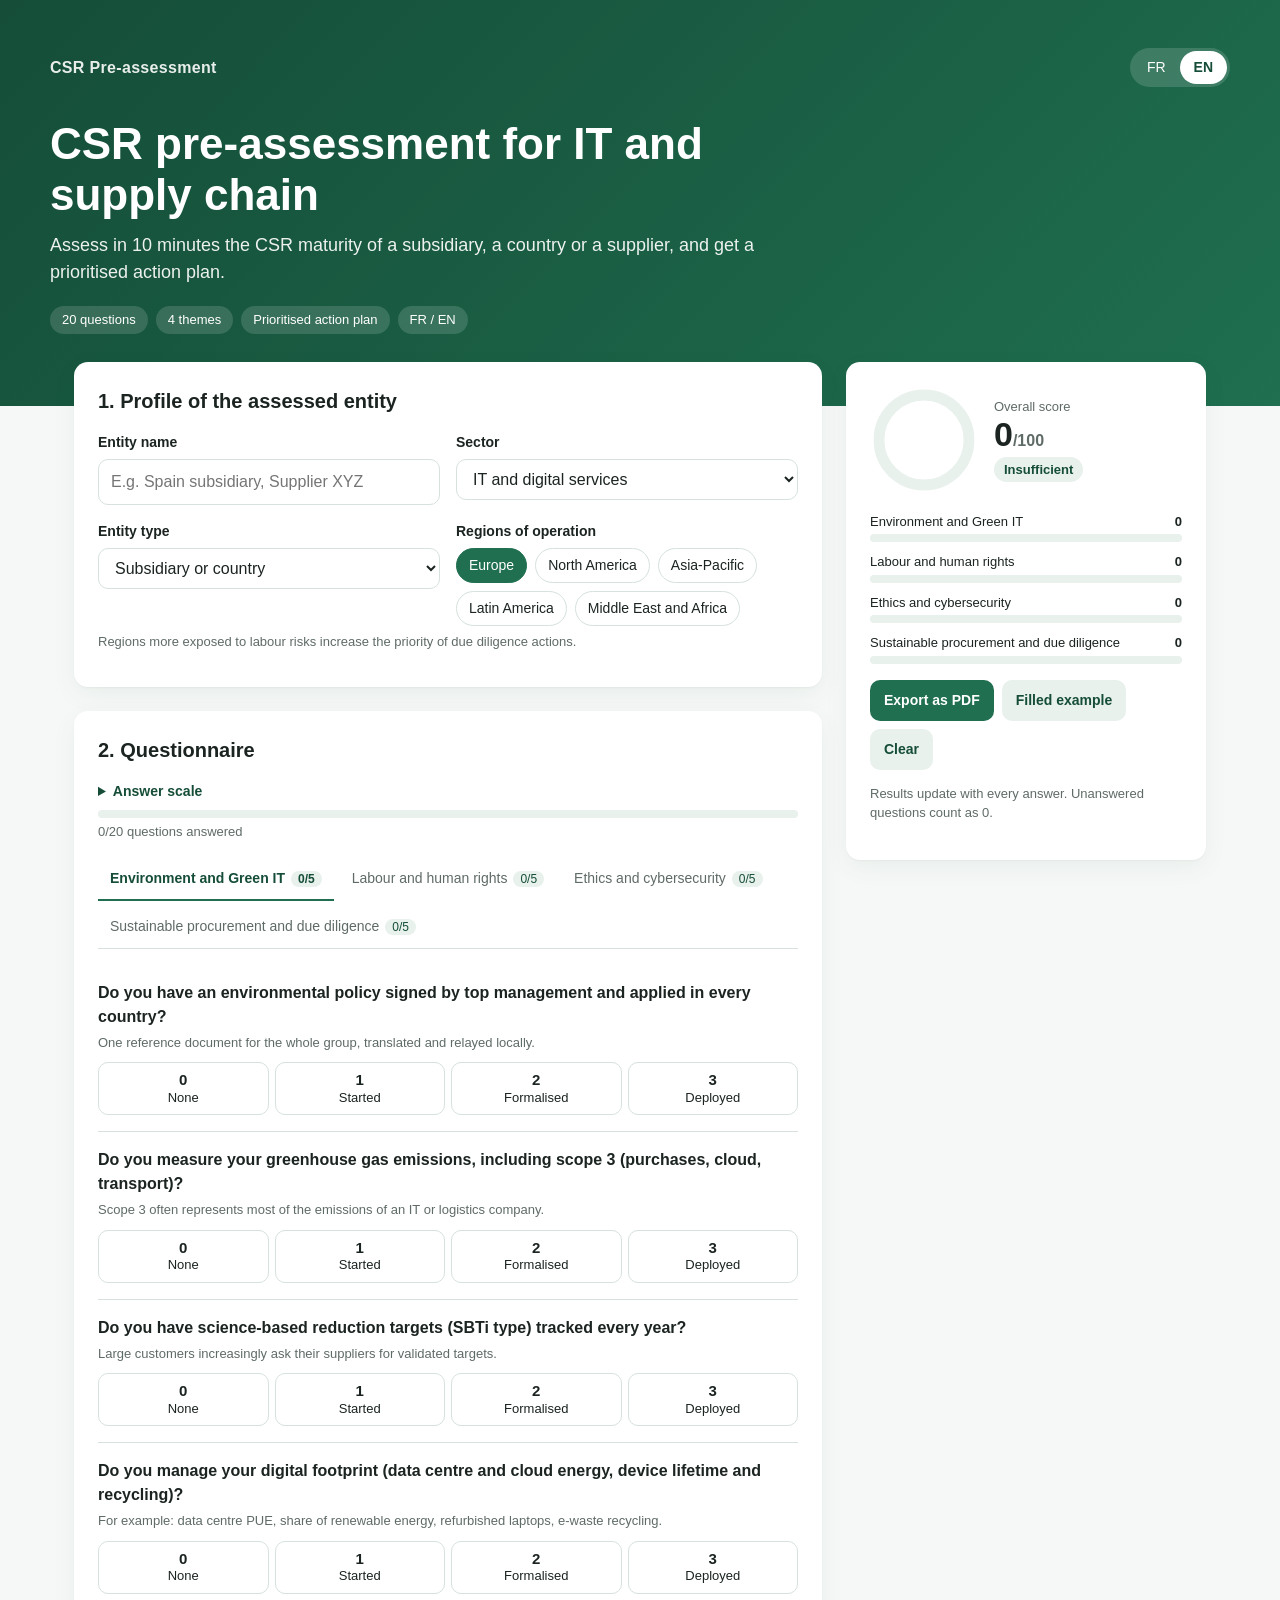
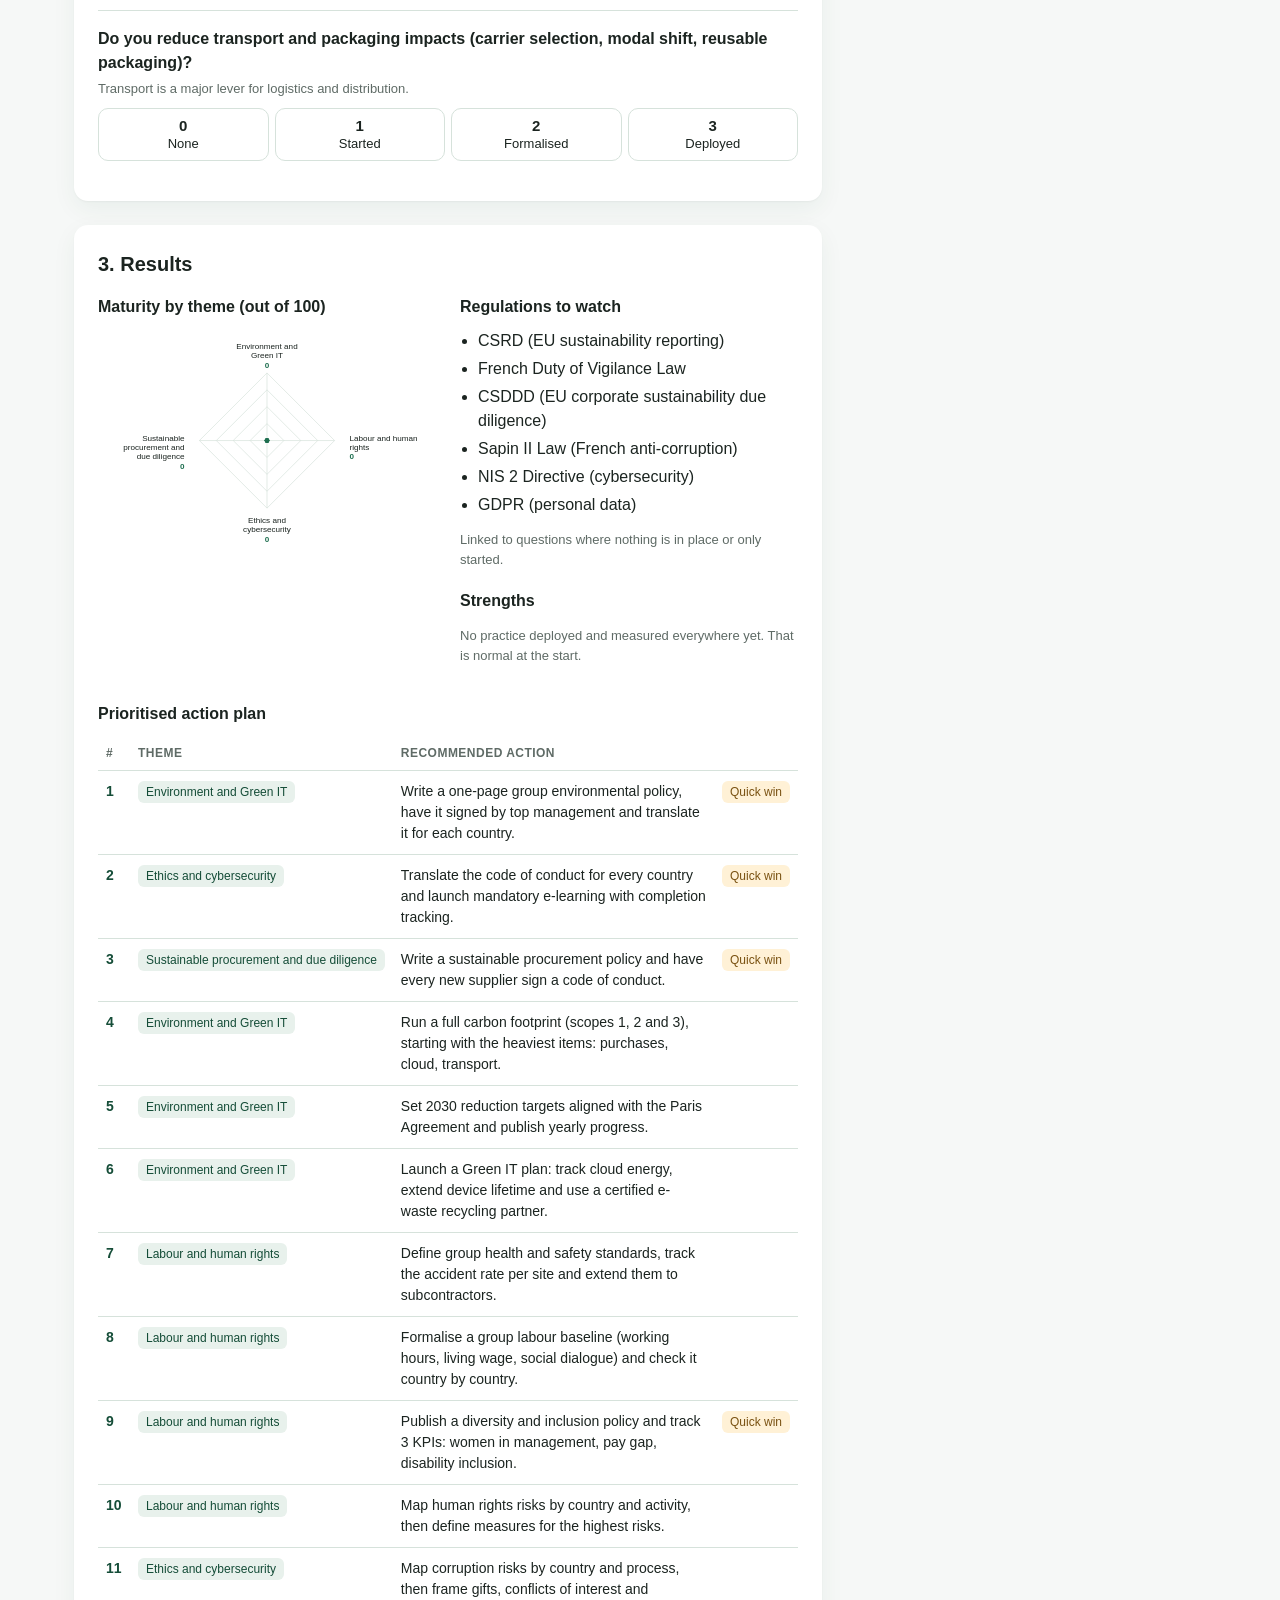
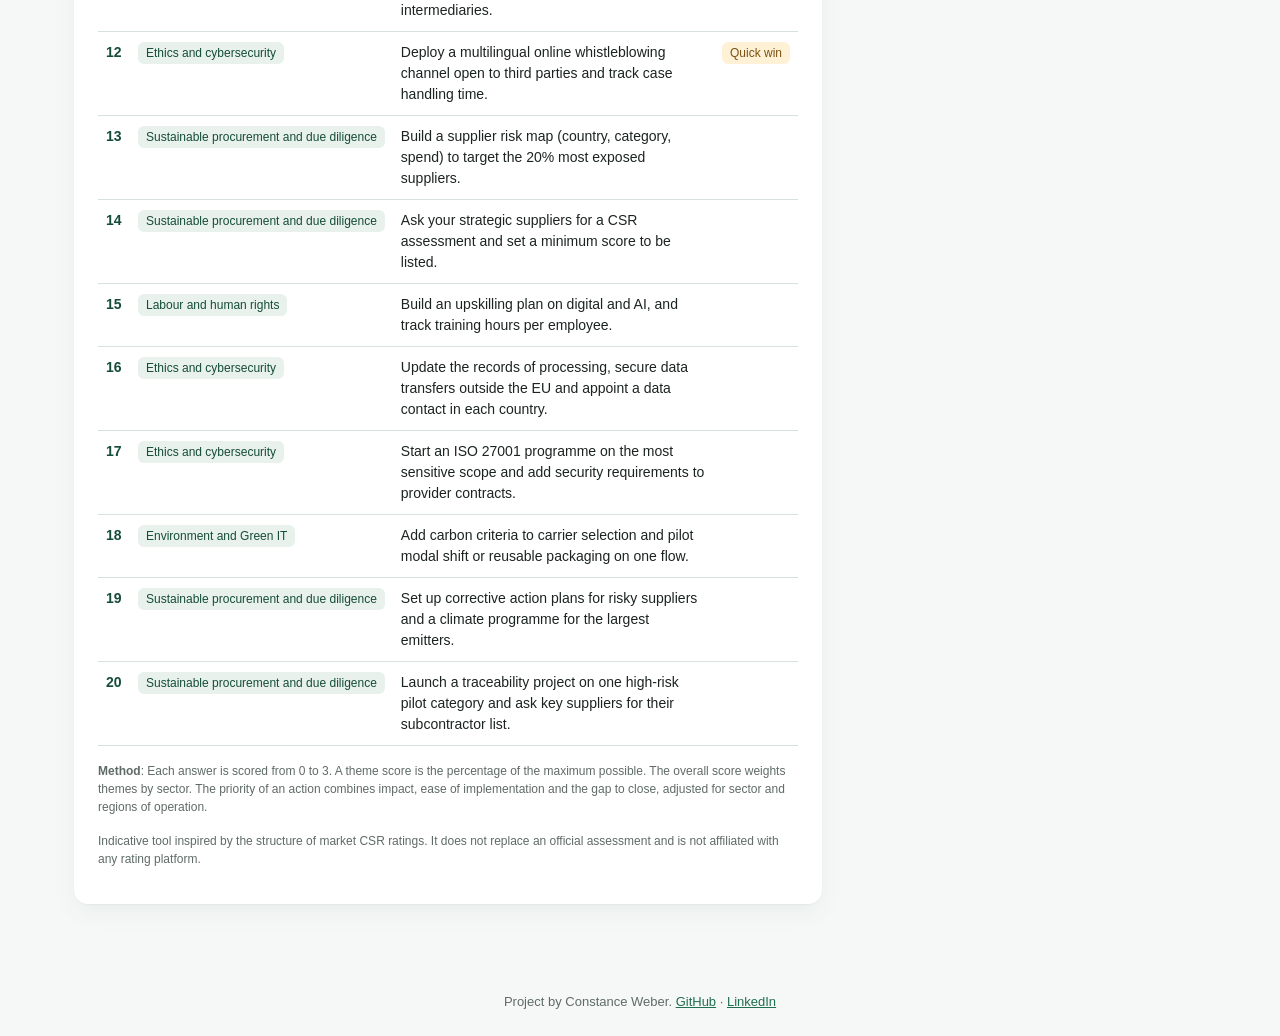
==== docs/index.html @ db3c9919 "Add a web version for GitHub Pages Static HTML and JavaScript version of the pre-assessment in docs/" ====
<!DOCTYPE html>
<html lang="fr">
<head>
<meta charset="utf-8">
<meta name="viewport" content="width=device-width, initial-scale=1">
<title>CSR pre-assessment · IT and supply chain</title>
<link rel="icon" href="data:image/svg+xml,%3Csvg xmlns='http://www.w3.org/2000/svg' viewBox='0 0 100 100'%3E%3Ccircle cx='50' cy='50' r='45' fill='%231F6F50'/%3E%3C/svg%3E">
<meta name="description" content="Assess the CSR maturity of a subsidiary, a country or a supplier and get a prioritised action plan.">
<style>
  :root {
    --green: #1F6F50;
    --green-dark: #154D38;
    --green-soft: #E8F1EC;
    --ink: #1B2420;
    --muted: #5F6B66;
    --line: #D6E2DB;
    --bg: #F6F8F7;
    --card: #FFFFFF;
    --amber: #B7791F;
    --radius: 14px;
  }
  * { box-sizing: border-box; }
  body {
    margin: 0;
    font-family: -apple-system, BlinkMacSystemFont, "Segoe UI", Inter, Roboto, Helvetica, Arial, sans-serif;
    color: var(--ink);
    background: var(--bg);
    line-height: 1.5;
  }
  a { color: var(--green); }
  header.hero {
    background: linear-gradient(135deg, var(--green-dark), var(--green));
    color: #fff;
    padding: 48px 24px 72px;
  }
  .wrap { max-width: 1180px; margin: 0 auto; }
  .topbar { display: flex; justify-content: space-between; align-items: center; gap: 16px; margin-bottom: 32px; }
  .brand { font-weight: 700; letter-spacing: .02em; opacity: .9; }
  .lang { display: inline-flex; background: rgba(255,255,255,.15); border-radius: 999px; padding: 3px; }
  .lang button {
    border: 0; background: transparent; color: #fff; padding: 6px 14px; border-radius: 999px;
    cursor: pointer; font: inherit; font-size: 14px;
  }
  .lang button.on { background: #fff; color: var(--green-dark); font-weight: 600; }
  h1 { font-size: clamp(28px, 4vw, 44px); line-height: 1.15; margin: 0 0 12px; max-width: 760px; }
  .tagline { font-size: 18px; max-width: 720px; opacity: .92; margin: 0; }
  .pills { display: flex; flex-wrap: wrap; gap: 8px; margin-top: 20px; }
  .pill { background: rgba(255,255,255,.14); border-radius: 999px; padding: 4px 12px; font-size: 13px; }

  main.wrap { margin-top: -44px; padding: 0 24px 64px; display: grid; grid-template-columns: minmax(0, 1fr) 360px; gap: 24px; align-items: start; }
  .card { background: var(--card); border-radius: var(--radius); box-shadow: 0 1px 2px rgba(0,0,0,.04), 0 8px 24px rgba(21,77,56,.06); padding: 24px; }
  .card + .card { margin-top: 24px; }
  h2 { font-size: 20px; margin: 0 0 16px; }
  h3 { font-size: 16px; margin: 0 0 10px; }
  label.field { display: block; font-size: 14px; font-weight: 600; margin-bottom: 6px; }
  .grid2 { display: grid; grid-template-columns: 1fr 1fr; gap: 16px; }
  input[type=text], select {
    width: 100%; padding: 10px 12px; border: 1px solid var(--line); border-radius: 10px;
    font: inherit; background: #fff; color: var(--ink);
  }
  input[type=text]:focus, select:focus { outline: 2px solid var(--green); outline-offset: 1px; }
  .chips { display: flex; flex-wrap: wrap; gap: 8px; }
  .chip {
    border: 1px solid var(--line); background: #fff; border-radius: 999px; padding: 6px 12px;
    cursor: pointer; font: inherit; font-size: 14px; color: var(--ink);
  }
  .chip.on { background: var(--green); border-color: var(--green); color: #fff; }
  .hint { font-size: 13px; color: var(--muted); margin-top: 6px; }
  .flags { margin-top: 12px; display: grid; gap: 8px; }
  .flag { background: #FFF7E8; border: 1px solid #F1D9A8; color: #6B4A12; border-radius: 10px; padding: 8px 12px; font-size: 14px; }

  .tabs { display: flex; gap: 6px; flex-wrap: wrap; border-bottom: 1px solid var(--line); margin-bottom: 16px; }
  .tab {
    border: 0; background: transparent; padding: 10px 12px; cursor: pointer; font: inherit; font-size: 14px;
    color: var(--muted); border-bottom: 2px solid transparent; margin-bottom: -1px;
  }
  .tab.on { color: var(--green-dark); border-bottom-color: var(--green); font-weight: 600; }
  .tab .count { font-size: 12px; background: var(--green-soft); color: var(--green-dark); border-radius: 999px; padding: 1px 7px; margin-left: 6px; }
  .q { padding: 16px 0; border-bottom: 1px solid var(--line); }
  .q:last-child { border-bottom: 0; }
  .q-text { font-weight: 600; margin-bottom: 4px; }
  .q-help { font-size: 13px; color: var(--muted); margin-bottom: 10px; }
  .seg { display: grid; grid-template-columns: repeat(4, 1fr); gap: 6px; }
  .seg button {
    border: 1px solid var(--line); background: #fff; border-radius: 10px; padding: 8px 6px; cursor: pointer;
    font: inherit; font-size: 13px; color: var(--ink); text-align: center; line-height: 1.25;
  }
  .seg button b { display: block; font-size: 15px; }
  .seg button:hover { border-color: var(--green); }
  .seg button.on { background: var(--green); border-color: var(--green); color: #fff; }
  details.scale { font-size: 14px; margin-bottom: 8px; }
  details.scale summary { cursor: pointer; color: var(--green-dark); font-weight: 600; }
  details.scale ul { margin: 8px 0 0; padding-left: 18px; color: var(--muted); }
  .progress { height: 8px; background: var(--green-soft); border-radius: 999px; overflow: hidden; margin: 6px 0 4px; }
  .progress > div { height: 100%; background: var(--green); width: 0; transition: width .25s; }

  aside { position: sticky; top: 16px; }
  .score-ring { display: flex; align-items: center; gap: 16px; }
  .ring { width: 108px; height: 108px; flex: none; }
  .score-big { font-size: 34px; font-weight: 700; line-height: 1; }
  .level { display: inline-block; margin-top: 6px; padding: 3px 10px; border-radius: 999px; font-size: 13px; font-weight: 600; background: var(--green-soft); color: var(--green-dark); }
  .bars { margin-top: 18px; display: grid; gap: 10px; }
  .bar-row { font-size: 13px; }
  .bar-row .lbl { display: flex; justify-content: space-between; margin-bottom: 3px; }
  .bar { height: 8px; background: var(--green-soft); border-radius: 999px; overflow: hidden; }
  .bar > div { height: 100%; background: var(--green); transition: width .25s; }
  .muted { color: var(--muted); font-size: 13px; }
  .btn {
    display: inline-flex; align-items: center; gap: 8px; border: 0; border-radius: 10px; padding: 10px 14px;
    cursor: pointer; font: inherit; font-size: 14px; font-weight: 600;
  }
  .btn.primary { background: var(--green); color: #fff; }
  .btn.ghost { background: var(--green-soft); color: var(--green-dark); }
  .btn-row { display: flex; gap: 8px; flex-wrap: wrap; margin-top: 16px; }

  .results-grid { display: grid; grid-template-columns: 1fr 1fr; gap: 24px; align-items: start; }
  table.plan { width: 100%; border-collapse: collapse; font-size: 14px; }
  table.plan th { text-align: left; font-size: 12px; text-transform: uppercase; letter-spacing: .04em; color: var(--muted); padding: 8px; border-bottom: 1px solid var(--line); }
  table.plan td { padding: 10px 8px; border-bottom: 1px solid var(--line); vertical-align: top; }
  table.plan td.rank { font-weight: 700; color: var(--green-dark); width: 32px; }
  .theme-tag { display: inline-block; font-size: 12px; background: var(--green-soft); color: var(--green-dark); border-radius: 6px; padding: 2px 8px; white-space: nowrap; }
  .qw { display: inline-block; font-size: 12px; background: #FFF1D6; color: #7A5212; border-radius: 6px; padding: 2px 8px; white-space: nowrap; }
  ul.clean { margin: 0; padding-left: 18px; }
  ul.clean li { margin-bottom: 4px; }
  .disclaimer { font-size: 12px; color: var(--muted); margin-top: 16px; }
  footer { text-align: center; font-size: 13px; color: var(--muted); padding: 24px; }
  .print-only { display: none; }

  @media (max-width: 960px) {
    main.wrap { grid-template-columns: 1fr; }
    aside { position: static; }
    .results-grid { grid-template-columns: 1fr; }
  }
  @media (max-width: 560px) {
    .grid2 { grid-template-columns: 1fr; }
    .seg { grid-template-columns: repeat(2, 1fr); }
  }
  @media print {
    body { background: #fff; }
    header.hero, aside, #profileCard, #questionsCard, .btn-row, footer, .no-print { display: none !important; }
    main.wrap { display: block; margin: 0; padding: 0; }
    .card { box-shadow: none; padding: 0; }
    .print-only { display: block; }
    table.plan { font-size: 11px; }
  }
</style>
</head>
<body>
<header class="hero">
  <div class="wrap">
    <div class="topbar">
      <div class="brand">CSR Pre-assessment</div>
      <div class="lang" role="group" aria-label="Language">
        <button type="button" data-lang="fr">FR</button>
        <button type="button" data-lang="en">EN</button>
      </div>
    </div>
    <h1 id="title"></h1>
    <p class="tagline" id="tagline"></p>
    <div class="pills" id="pills"></div>
  </div>
</header>

<main class="wrap">
  <div>
    <section class="card" id="profileCard">
      <h2 id="stepProfile"></h2>
      <div class="grid2">
        <div>
          <label class="field" for="entityName" id="lblEntity"></label>
          <input type="text" id="entityName" autocomplete="off">
        </div>
        <div>
          <label class="field" for="sector" id="lblSector"></label>
          <select id="sector"></select>
        </div>
        <div>
          <label class="field" for="entityType" id="lblType"></label>
          <select id="entityType"></select>
        </div>
        <div>
          <span class="field" id="lblRegions" style="display:block;font-size:14px;font-weight:600;margin-bottom:6px"></span>
          <div class="chips" id="regions"></div>
        </div>
      </div>
      <div class="hint" id="regionsHelp"></div>
      <div class="flags" id="flags"></div>
    </section>

    <section class="card" id="questionsCard">
      <h2 id="stepQuestions"></h2>
      <details class="scale"><summary id="scaleTitle"></summary><ul id="scaleList"></ul></details>
      <div class="progress"><div id="progressBar"></div></div>
      <div class="muted" id="progressText"></div>
      <div class="tabs" id="tabs" role="tablist" style="margin-top:16px"></div>
      <div id="questions"></div>
    </section>

    <section class="card" id="resultsCard">
      <div class="print-only">
        <h1 style="color:var(--green);margin:0 0 4px" id="printTitle"></h1>
        <p class="muted" id="printMeta"></p>
      </div>
      <h2 id="stepResults"></h2>
      <div class="results-grid">
        <div>
          <h3 id="radarTitle"></h3>
          <svg id="radar" viewBox="0 0 500 330" width="100%" role="img"></svg>
        </div>
        <div>
          <h3 id="regTitle"></h3>
          <div id="regs"></div>
          <h3 style="margin-top:20px" id="strTitle"></h3>
          <div id="strengths"></div>
        </div>
      </div>
      <h3 style="margin-top:24px" id="planTitle"></h3>
      <div style="overflow-x:auto"><table class="plan" id="plan"></table></div>
      <p class="disclaimer" id="method"></p>
      <p class="disclaimer" id="disclaimer"></p>
    </section>
  </div>

  <aside>
    <div class="card">
      <div class="score-ring">
        <svg class="ring" viewBox="0 0 120 120" aria-hidden="true">
          <circle cx="60" cy="60" r="50" fill="none" stroke="#E8F1EC" stroke-width="12"/>
          <circle id="ringArc" cx="60" cy="60" r="50" fill="none" stroke="#1F6F50" stroke-width="12"
                  stroke-linecap="round" transform="rotate(-90 60 60)" stroke-dasharray="314.16" stroke-dashoffset="314.16"/>
        </svg>
        <div>
          <div class="muted" id="lblOverall"></div>
          <div class="score-big"><span id="overall">0</span><span style="font-size:16px;color:var(--muted)">/100</span></div>
          <span class="level" id="level"></span>
        </div>
      </div>
      <div class="bars" id="bars"></div>
      <div class="btn-row">
        <button class="btn primary" type="button" id="btnPrint"></button>
        <button class="btn ghost" type="button" id="btnDemo"></button>
        <button class="btn ghost" type="button" id="btnReset"></button>
      </div>
      <p class="muted" style="margin-top:14px" id="sideNote"></p>
    </div>
  </aside>
</main>

<footer class="no-print">
  <span id="footerText"></span>
  <a href="https://github.com/constanceweber6-alt/rse-prediagnostic">GitHub</a> ·
  <a href="https://www.linkedin.com/in/constance-weber/">LinkedIn</a>
</footer>

<script>
(() => {
  const WEB = {
    fr: {
      short: ["Rien", "Initié", "Formalisé", "Déployé"],
      print: "Exporter en PDF",
      demo: "Exemple rempli",
      reset: "Effacer",
      sideNote: "Les résultats se mettent à jour à chaque réponse. Les questions sans réponse comptent pour 0.",
      footer: "Projet réalisé par Constance Weber.",
      pills: ["20 questions", "4 thèmes", "Plan d'actions priorisé", "FR / EN"],
      demoName: "Exemple : filiale IT Asie-Pacifique",
      loadError: "Impossible de charger le questionnaire.",
      allDone: "Toutes les pratiques sont déployées et mesurées. Bravo !",
      sep: " : ",
    },
    en: {
      short: ["None", "Started", "Formalised", "Deployed"],
      print: "Export as PDF",
      demo: "Filled example",
      reset: "Clear",
      sideNote: "Results update with every answer. Unanswered questions count as 0.",
      footer: "Project by Constance Weber.",
      pills: ["20 questions", "4 themes", "Prioritised action plan", "FR / EN"],
      demoName: "Example: APAC IT subsidiary",
      loadError: "Could not load the questionnaire.",
      allDone: "Every practice is deployed and measured. Well done!",
      sep: ": ",
    },
  };
  const DEMO = { ENV1:2, ENV2:1, ENV3:0, ENV4:1, ENV5:2, SOC1:3, SOC2:2, SOC3:2, SOC4:1, SOC5:0,
                 ETH1:3, ETH2:1, ETH3:2, ETH4:3, ETH5:2, ACH1:2, ACH2:0, ACH3:1, ACH4:0, ACH5:1 };
  const STORE = "csr-prediag-v1";
  const $ = (id) => document.getElementById(id);
  const esc = (s) => String(s).replace(/[&<>"']/g, (c) => ({ "&":"&amp;","<":"&lt;",">":"&gt;",'"':"&quot;","'":"&#39;" }[c]));

  let D = null;
  let state = { lang: "fr", name: "", sector: "IT", type: "SUB", regions: ["EU"], answers: {}, tab: "ENV" };

  function load() {
    let saved = null;
    try { saved = JSON.parse(localStorage.getItem(STORE) || "null"); } catch (e) {}
    if (saved) state = { ...state, ...saved };
    else state.lang = (navigator.language || "fr").toLowerCase().startsWith("fr") ? "fr" : "en";
  }
  function save() { try { localStorage.setItem(STORE, JSON.stringify(state)); } catch (e) {} }

  // Scoring, same rules as scoring.py
  function evaluate() {
    const qs = D.questions, A = state.answers;
    const scores = {};
    for (const p of Object.keys(D.pillars)) {
      const list = qs.filter((q) => q.pillar === p);
      const total = list.reduce((s, q) => s + (A[q.id] ?? 0), 0);
      scores[p] = Math.round(1000 * total / (3 * list.length)) / 10;
    }
    const w = D.sector_weights[state.sector];
    const overall = Math.round(10 * Object.keys(D.pillars).reduce((s, p) => s + scores[p] * w[p], 0)) / 10;
    const level = D.levels.find((l) => overall >= l.threshold).label;
    const intl = state.regions.length >= 3;
    const risk = state.regions.some((r) => D.higher_risk_regions.includes(r));
    const actions = [];
    for (const q of qs) {
      const a = A[q.id] ?? 0, gap = 3 - a;
      if (gap <= 0) continue;
      let p = q.impact * (4 - q.effort) * gap * (q.sector_boost[state.sector] ?? 1);
      if (q.international && intl) p *= D.international_boost;
      if (q.risk_sensitive && risk) p *= D.risk_boost;
      actions.push({ q, a, priority: Math.round(p * 100) / 100, quick: q.effort === 1 && q.impact >= 2 });
    }
    actions.sort((x, y) => y.priority - x.priority);
    const regs = [];
    for (const q of qs) if ((A[q.id] ?? 0) <= 1) for (const r of q.regulations) if (!regs.includes(r)) regs.push(r);
    const strengths = qs.filter((q) => A[q.id] === 3);
    return { scores, overall, level, actions, regs, strengths, intl, risk };
  }

  const T = (k) => D.texts[state.lang][k];
  const W = (k) => WEB[state.lang][k];
  const L = (obj) => obj[state.lang];

  function renderStatic() {
    document.documentElement.lang = state.lang;
    document.querySelectorAll(".lang button").forEach((b) => b.classList.toggle("on", b.dataset.lang === state.lang));
    $("title").textContent = T("app_title");
    $("tagline").textContent = T("tagline");
    $("pills").innerHTML = W("pills").map((p) => `<span class="pill">${esc(p)}</span>`).join("");
    $("stepProfile").textContent = T("step_profile");
    $("lblEntity").textContent = T("entity_name");
    $("entityName").placeholder = T("entity_name_placeholder");
    $("entityName").value = state.name;
    $("lblSector").textContent = T("sector");
    $("lblType").textContent = T("entity_type");
    $("lblRegions").textContent = T("regions");
    $("regionsHelp").textContent = T("regions_help");
    $("sector").innerHTML = Object.entries(D.sectors).map(([k, v]) => `<option value="${k}" ${k === state.sector ? "selected" : ""}>${esc(L(v))}</option>`).join("");
    $("entityType").innerHTML = Object.entries(D.entity_types).map(([k, v]) => `<option value="${k}" ${k === state.type ? "selected" : ""}>${esc(L(v))}</option>`).join("");
    $("stepQuestions").textContent = T("step_questions");
    $("scaleTitle").textContent = T("scale_title");
    $("scaleList").innerHTML = Object.entries(D.answer_scale[state.lang]).map(([k, v]) => `<li><b>${k}</b>${W("sep")}${esc(v)}</li>`).join("");
    $("stepResults").textContent = T("results");
    $("radarTitle").textContent = T("radar_title");
    $("regTitle").textContent = T("regulations");
    $("strTitle").textContent = T("strengths");
    $("planTitle").textContent = T("action_plan");
    $("method").innerHTML = `<b>${esc(T("methodology"))}</b>${W("sep")}${esc(T("methodology_text"))}`;
    $("disclaimer").textContent = T("disclaimer");
    $("lblOverall").textContent = T("overall");
    $("btnPrint").textContent = W("print");
    $("btnDemo").textContent = W("demo");
    $("btnReset").textContent = W("reset");
    $("sideNote").textContent = W("sideNote");
    $("footerText").textContent = W("footer") + " ";
    $("printTitle").textContent = T("report_title");
  }

  function renderRegions() {
    $("regions").innerHTML = Object.entries(D.regions).map(([k, v]) =>
      `<button type="button" class="chip ${state.regions.includes(k) ? "on" : ""}" data-region="${k}" aria-pressed="${state.regions.includes(k)}">${esc(L(v))}</button>`
    ).join("");
  }

  function renderTabs() {
    $("tabs").innerHTML = Object.entries(D.pillars).map(([k, v]) => {
      const list = D.questions.filter((q) => q.pillar === k);
      const done = list.filter((q) => state.answers[q.id] !== undefined).length;
      return `<button type="button" role="tab" class="tab ${k === state.tab ? "on" : ""}" data-tab="${k}">${esc(L(v))}<span class="count">${done}/${list.length}</span></button>`;
    }).join("");
  }

  function renderQuestions() {
    const list = D.questions.filter((q) => q.pillar === state.tab);
    $("questions").innerHTML = list.map((q) => {
      const cur = state.answers[q.id];
      const btns = [0, 1, 2, 3].map((v) =>
        `<button type="button" class="${cur === v ? "on" : ""}" data-q="${q.id}" data-v="${v}" title="${esc(D.answer_scale[state.lang][v])}" aria-pressed="${cur === v}"><b>${v}</b>${esc(W("short")[v])}</button>`
      ).join("");
      return `<div class="q"><div class="q-text">${esc(L(q.text))}</div><div class="q-help">${esc(L(q.help))}</div><div class="seg">${btns}</div></div>`;
    }).join("");
  }

  function radarSVG(scores) {
    const keys = Object.keys(D.pillars), cx = 250, cy = 165, R = 100, n = keys.length;
    const pt = (i, r) => { const a = -Math.PI / 2 + i * 2 * Math.PI / n; return [cx + r * Math.cos(a), cy + r * Math.sin(a)]; };
    let s = "";
    for (const lvl of [25, 50, 75, 100]) {
      s += `<polygon points="${keys.map((_, i) => pt(i, R * lvl / 100).join(",")).join(" ")}" fill="none" stroke="#D6E2DB" stroke-width="1"/>`;
    }
    keys.forEach((_, i) => { const [x, y] = pt(i, R); s += `<line x1="${cx}" y1="${cy}" x2="${x}" y2="${y}" stroke="#D6E2DB"/>`; });
    const poly = keys.map((k, i) => pt(i, R * scores[k] / 100).join(",")).join(" ");
    s += `<polygon points="${poly}" fill="rgba(31,111,80,.22)" stroke="#1F6F50" stroke-width="2"/>`;
    keys.forEach((k, i) => { const [x, y] = pt(i, R * scores[k] / 100); s += `<circle cx="${x}" cy="${y}" r="3.5" fill="#1F6F50"/>`; });
    keys.forEach((k, i) => {
      const [x, y] = pt(i, R + 22);
      const anchor = Math.abs(x - cx) < 5 ? "middle" : (x > cx ? "start" : "end");
      const lines = [];
      for (const word of L(D.pillars[k]).split(" ")) {
        const last = lines[lines.length - 1];
        if (last && (last + " " + word).length <= 16) lines[lines.length - 1] = last + " " + word;
        else lines.push(word);
      }
      const dy = y < cy ? -(lines.length - 1) * 14 : 0;
      s += `<text x="${x}" y="${y + dy}" text-anchor="${anchor}" font-size="12" fill="#1B2420">` +
        lines.map((ln, j) => `<tspan x="${x}" dy="${j ? 14 : 0}">${esc(ln)}</tspan>`).join("") +
        `<tspan x="${x}" dy="14" font-weight="700" fill="#1F6F50">${Math.round(scores[k])}</tspan></text>`;
    });
    return s;
  }

  function renderResults() {
    const r = evaluate();
    const answered = Object.keys(state.answers).length, total = D.questions.length;
    $("progressBar").style.width = (100 * answered / total) + "%";
    $("progressText").textContent = `${answered}/${total} ${T("progress")}`;

    $("overall").textContent = Math.round(r.overall);
    $("level").textContent = L(r.level);
    $("ringArc").setAttribute("stroke-dashoffset", (314.16 * (1 - r.overall / 100)).toFixed(2));
    $("bars").innerHTML = Object.entries(D.pillars).map(([k, v]) =>
      `<div class="bar-row"><div class="lbl"><span>${esc(L(v))}</span><b>${Math.round(r.scores[k])}</b></div><div class="bar"><div style="width:${r.scores[k]}%"></div></div></div>`
    ).join("");

    const flags = [];
    if (r.intl) flags.push(T("international_flag"));
    if (r.risk) flags.push(T("risk_flag"));
    $("flags").innerHTML = flags.map((f) => `<div class="flag">${esc(f)}</div>`).join("");

    $("radar").innerHTML = radarSVG(r.scores);
    $("radar").setAttribute("aria-label", T("radar_title"));

    $("regs").innerHTML = r.regs.length
      ? `<ul class="clean">${r.regs.map((k) => `<li>${esc(L(D.regulations[k]))}</li>`).join("")}</ul><p class="muted">${esc(T("regulations_help"))}</p>`
      : `<p class="muted">${esc(T("no_regulation"))}</p>`;
    $("strengths").innerHTML = r.strengths.length
      ? `<ul class="clean">${r.strengths.map((q) => `<li>${esc(L(q.text))}</li>`).join("")}</ul>`
      : `<p class="muted">${esc(T("no_strength"))}</p>`;

    $("plan").innerHTML = r.actions.length
      ? `<thead><tr><th>#</th><th>${esc(T("theme"))}</th><th>${esc(T("action"))}</th><th></th></tr></thead><tbody>` +
        r.actions.map((a, i) => `<tr><td class="rank">${i + 1}</td><td><span class="theme-tag">${esc(L(D.pillars[a.q.pillar]))}</span></td><td>${esc(L(a.q.action))}</td><td>${a.quick ? `<span class="qw">${esc(T("quick_win"))}</span>` : ""}</td></tr>`).join("") +
        `</tbody>`
      : `<tbody><tr><td>${esc(W("allDone"))}</td></tr></tbody>`;

    const name = state.name.trim() || T("unnamed");
    const regions = state.regions.map((k) => L(D.regions[k])).join(", ") || "-";
    const sep = W("sep");
    $("printMeta").innerHTML = [
      `<b>${esc(T("report_entity"))}</b>${sep}${esc(name)}`,
      `<b>${esc(T("sector"))}</b>${sep}${esc(L(D.sectors[state.sector]))}`,
      `<b>${esc(T("entity_type"))}</b>${sep}${esc(L(D.entity_types[state.type]))}`,
      `<b>${esc(T("regions"))}</b>${sep}${esc(regions)}`,
      `<b>${esc(T("overall"))}</b>${sep}${Math.round(r.overall)}/100 (${esc(L(r.level))})`,
    ].join("<br>");

    renderTabs();
  }

  function renderAll() { renderStatic(); renderRegions(); renderQuestions(); renderResults(); }

  function bind() {
    document.querySelectorAll(".lang button").forEach((b) => b.addEventListener("click", () => { state.lang = b.dataset.lang; save(); renderAll(); }));
    $("entityName").addEventListener("input", (e) => { state.name = e.target.value; save(); renderResults(); });
    $("sector").addEventListener("change", (e) => { state.sector = e.target.value; save(); renderResults(); });
    $("entityType").addEventListener("change", (e) => { state.type = e.target.value; save(); renderResults(); });
    $("regions").addEventListener("click", (e) => {
      const b = e.target.closest("[data-region]"); if (!b) return;
      const k = b.dataset.region;
      state.regions = state.regions.includes(k) ? state.regions.filter((r) => r !== k) : [...state.regions, k];
      save(); renderRegions(); renderResults();
    });
    $("tabs").addEventListener("click", (e) => {
      const b = e.target.closest("[data-tab]"); if (!b) return;
      state.tab = b.dataset.tab; save(); renderQuestions(); renderTabs();
    });
    $("questions").addEventListener("click", (e) => {
      const b = e.target.closest("[data-q]"); if (!b) return;
      const id = b.dataset.q, v = Number(b.dataset.v);
      if (state.answers[id] === v) delete state.answers[id]; else state.answers[id] = v;
      save(); renderQuestions(); renderResults();
    });
    $("btnPrint").addEventListener("click", () => window.print());
    $("btnDemo").addEventListener("click", () => {
      state = { ...state, answers: { ...DEMO }, sector: "IT", type: "SUB", regions: ["EU", "APAC", "NA"], name: W("demoName") };
      save(); renderAll();
    });
    $("btnReset").addEventListener("click", () => {
      state = { ...state, answers: {}, name: "", regions: ["EU"] };
      save(); renderAll();
    });
  }

  load();
  fetch("questionnaire.json")
    .then((r) => r.json())
    .then((data) => { D = data; bind(); renderAll(); })
    .catch(() => { document.querySelector("main").innerHTML = `<div class="card">${esc(WEB[state.lang].loadError)}</div>`; });
})();
</script>
</body>
</html>
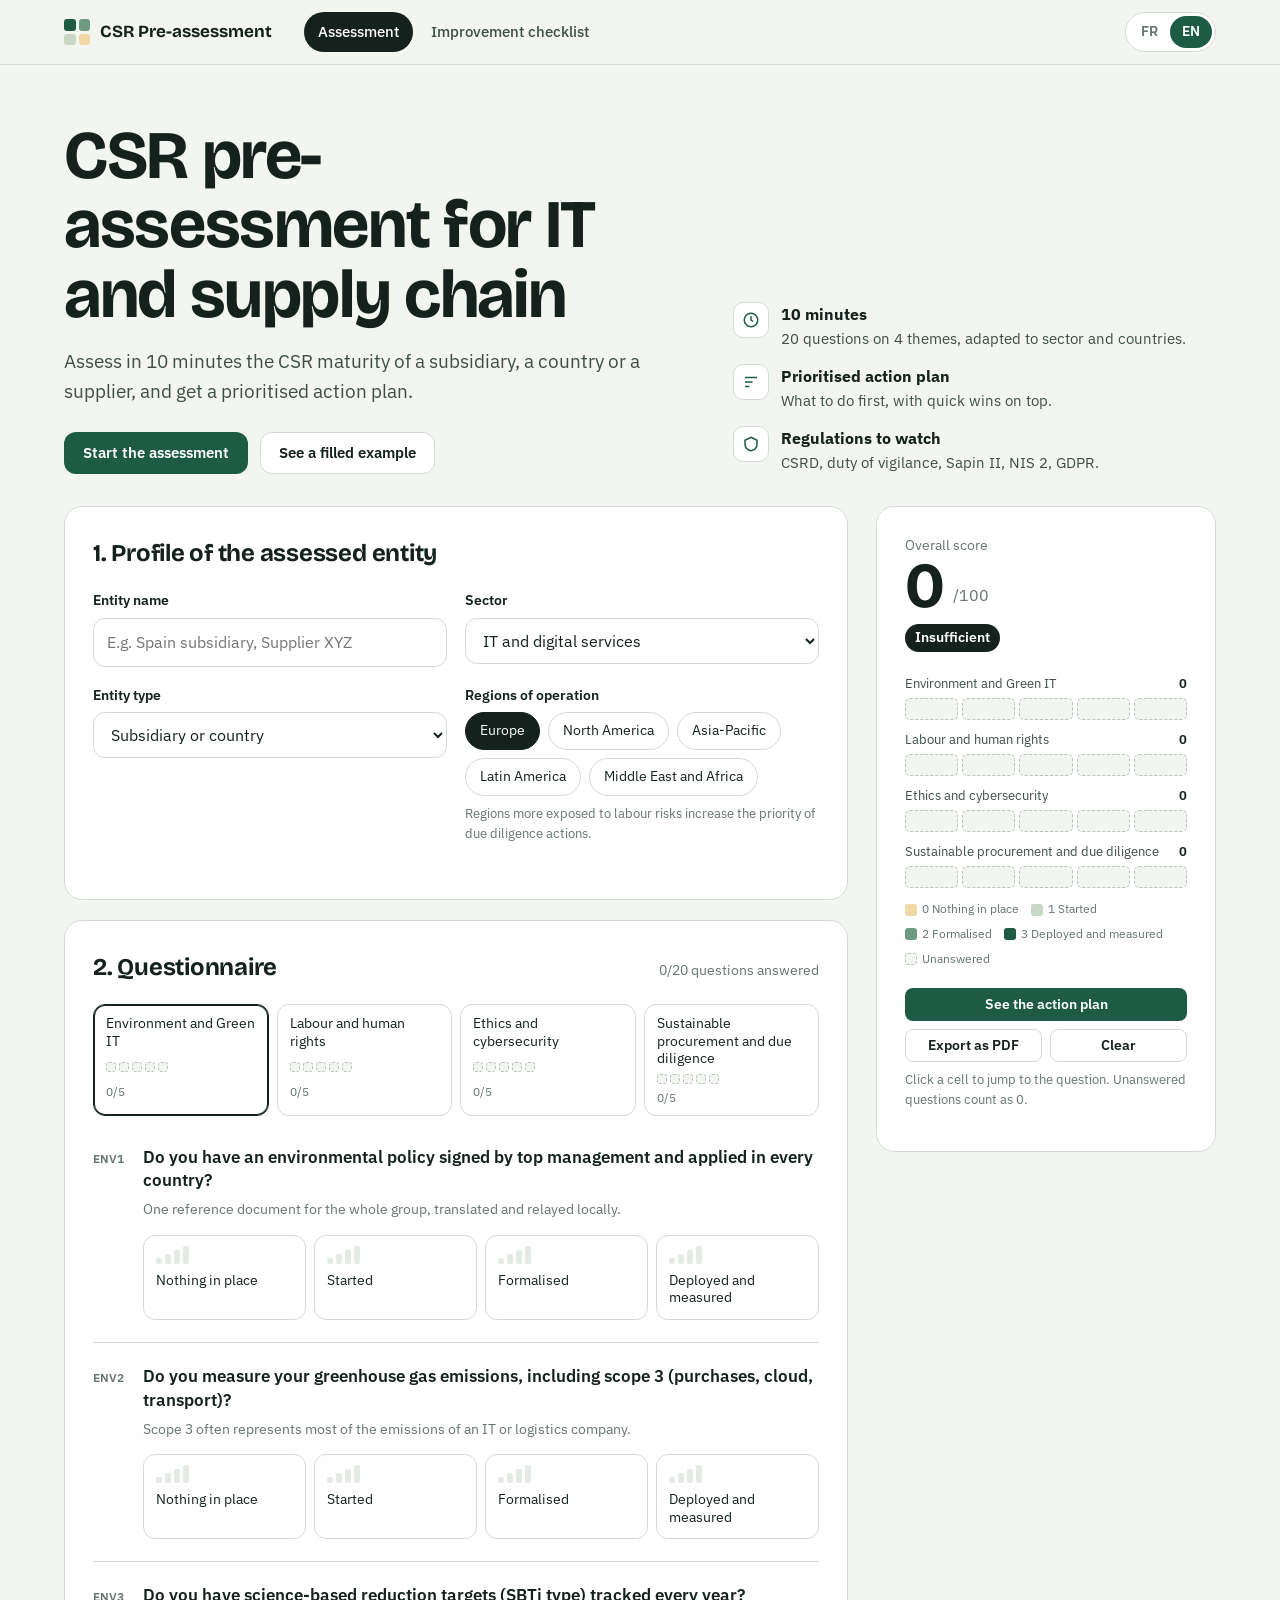
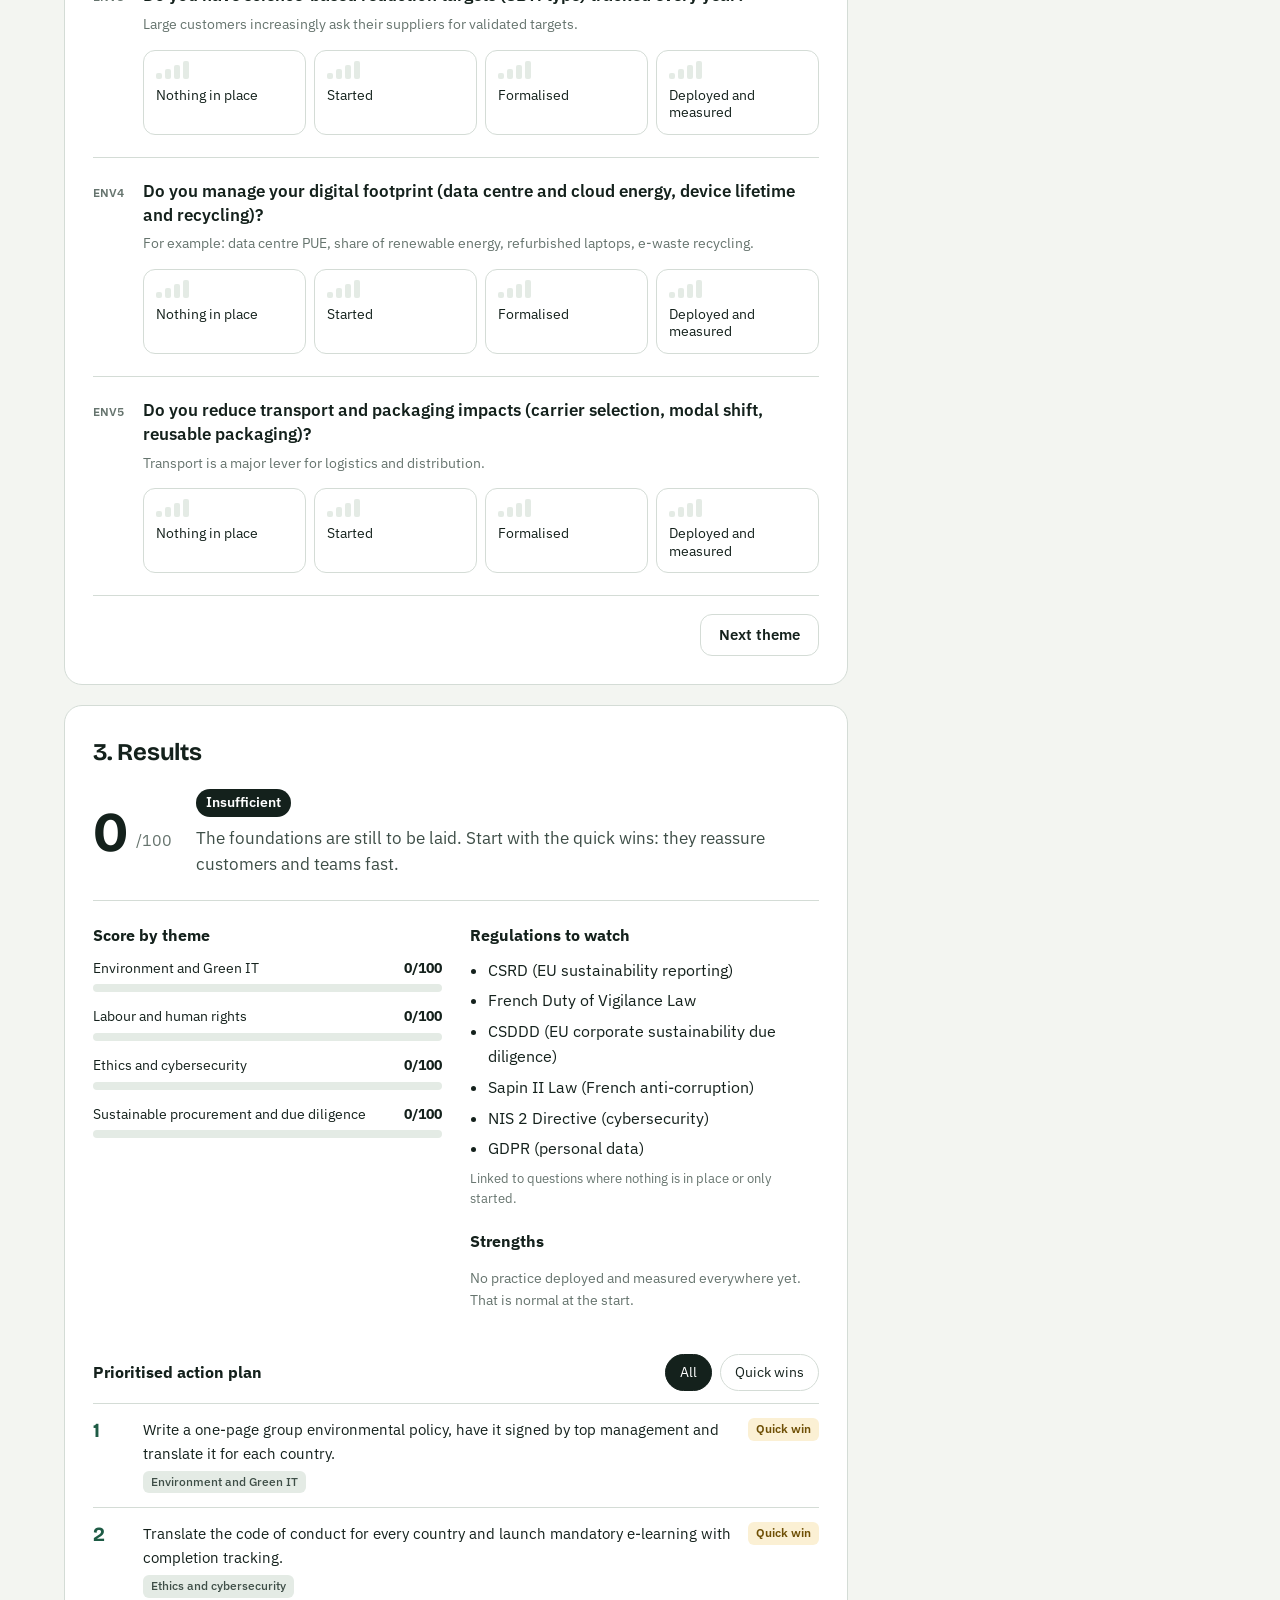
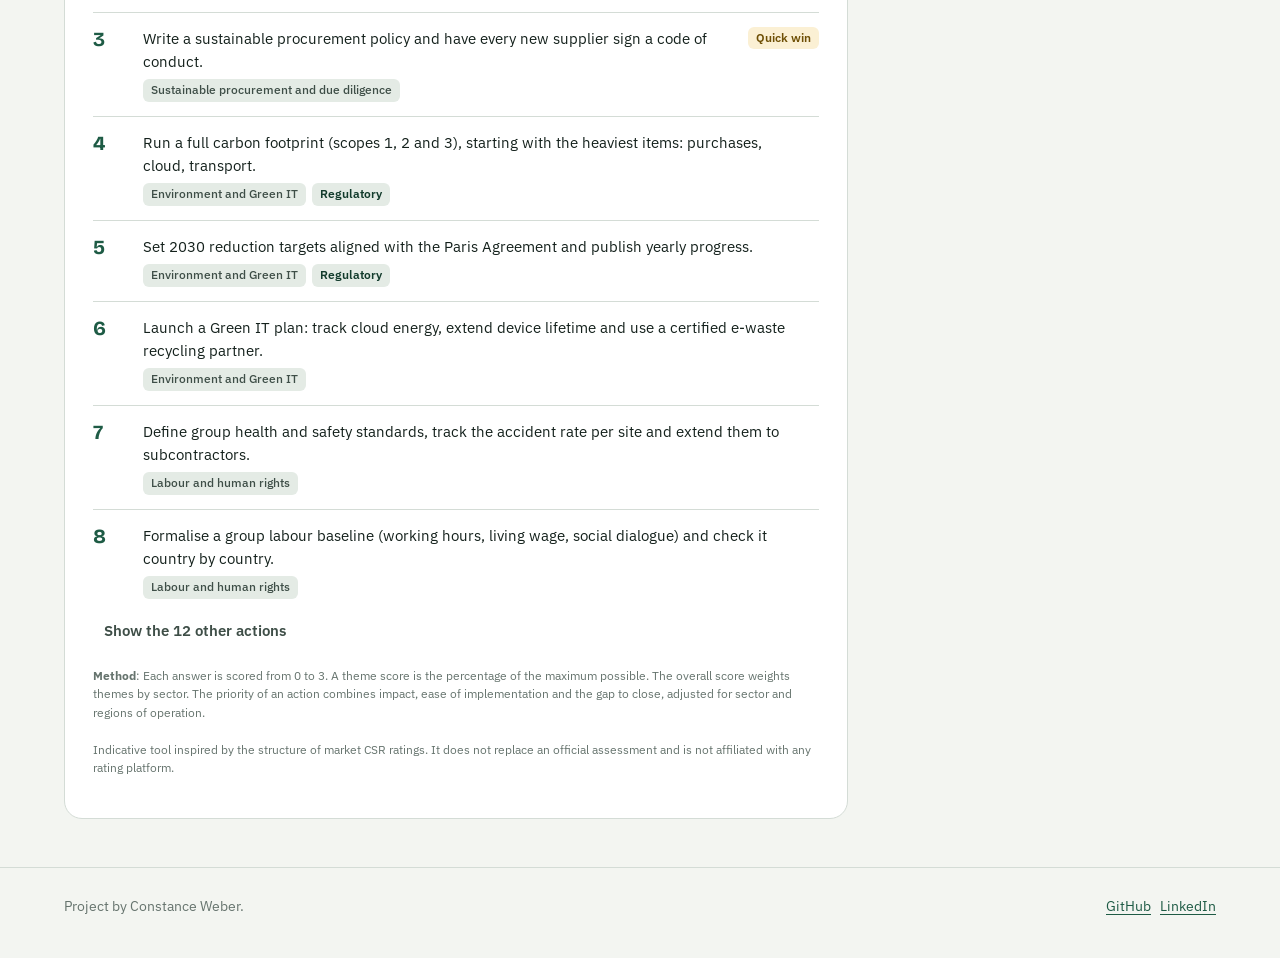
==== commit 0f24d418: "Redesign the web version and add an improvement checklist page New shared design (style.css) with a " ====
--- a/docs/index.html
+++ b/docs/index.html
@@ -3,303 +3,365 @@
 <head>
 <meta charset="utf-8">
 <meta name="viewport" content="width=device-width, initial-scale=1">
-<title>CSR pre-assessment · IT and supply chain</title>
-<link rel="icon" href="data:image/svg+xml,%3Csvg xmlns='http://www.w3.org/2000/svg' viewBox='0 0 100 100'%3E%3Ccircle cx='50' cy='50' r='45' fill='%231F6F50'/%3E%3C/svg%3E">
-<meta name="description" content="Assess the CSR maturity of a subsidiary, a country or a supplier and get a prioritised action plan.">
+<title>Pré-diagnostic RSE · IT et supply chain</title>
+<meta name="description" content="Évaluez la maturité RSE d'une filiale, d'un pays ou d'un fournisseur et obtenez un plan d'actions priorisé.">
+<link rel="icon" href="data:image/svg+xml,%3Csvg xmlns='http://www.w3.org/2000/svg' viewBox='0 0 100 100'%3E%3Crect x='4' y='4' width='44' height='44' rx='8' fill='%231E5B45'/%3E%3Crect x='52' y='4' width='44' height='44' rx='8' fill='%236E9C82'/%3E%3Crect x='4' y='52' width='44' height='44' rx='8' fill='%23C8D8C5'/%3E%3Crect x='52' y='52' width='44' height='44' rx='8' fill='%23F0D9A6'/%3E%3C/svg%3E">
+<link rel="preconnect" href="https://fonts.googleapis.com">
+<link rel="preconnect" href="https://fonts.gstatic.com" crossorigin>
+<link href="https://fonts.googleapis.com/css2?family=Bricolage+Grotesque:opsz,wght@12..96,600;12..96,700&family=IBM+Plex+Sans:wght@400;500;600&display=swap" rel="stylesheet">
+<link rel="stylesheet" href="style.css">
 <style>
-  :root {
-    --green: #1F6F50;
-    --green-dark: #154D38;
-    --green-soft: #E8F1EC;
-    --ink: #1B2420;
-    --muted: #5F6B66;
-    --line: #D6E2DB;
-    --bg: #F6F8F7;
-    --card: #FFFFFF;
-    --amber: #B7791F;
-    --radius: 14px;
-  }
-  * { box-sizing: border-box; }
-  body {
-    margin: 0;
-    font-family: -apple-system, BlinkMacSystemFont, "Segoe UI", Inter, Roboto, Helvetica, Arial, sans-serif;
-    color: var(--ink);
-    background: var(--bg);
-    line-height: 1.5;
-  }
-  a { color: var(--green); }
-  header.hero {
-    background: linear-gradient(135deg, var(--green-dark), var(--green));
-    color: #fff;
-    padding: 48px 24px 72px;
-  }
-  .wrap { max-width: 1180px; margin: 0 auto; }
-  .topbar { display: flex; justify-content: space-between; align-items: center; gap: 16px; margin-bottom: 32px; }
-  .brand { font-weight: 700; letter-spacing: .02em; opacity: .9; }
-  .lang { display: inline-flex; background: rgba(255,255,255,.15); border-radius: 999px; padding: 3px; }
-  .lang button {
-    border: 0; background: transparent; color: #fff; padding: 6px 14px; border-radius: 999px;
-    cursor: pointer; font: inherit; font-size: 14px;
-  }
-  .lang button.on { background: #fff; color: var(--green-dark); font-weight: 600; }
-  h1 { font-size: clamp(28px, 4vw, 44px); line-height: 1.15; margin: 0 0 12px; max-width: 760px; }
-  .tagline { font-size: 18px; max-width: 720px; opacity: .92; margin: 0; }
-  .pills { display: flex; flex-wrap: wrap; gap: 8px; margin-top: 20px; }
-  .pill { background: rgba(255,255,255,.14); border-radius: 999px; padding: 4px 12px; font-size: 13px; }
-
-  main.wrap { margin-top: -44px; padding: 0 24px 64px; display: grid; grid-template-columns: minmax(0, 1fr) 360px; gap: 24px; align-items: start; }
-  .card { background: var(--card); border-radius: var(--radius); box-shadow: 0 1px 2px rgba(0,0,0,.04), 0 8px 24px rgba(21,77,56,.06); padding: 24px; }
-  .card + .card { margin-top: 24px; }
-  h2 { font-size: 20px; margin: 0 0 16px; }
-  h3 { font-size: 16px; margin: 0 0 10px; }
-  label.field { display: block; font-size: 14px; font-weight: 600; margin-bottom: 6px; }
-  .grid2 { display: grid; grid-template-columns: 1fr 1fr; gap: 16px; }
-  input[type=text], select {
-    width: 100%; padding: 10px 12px; border: 1px solid var(--line); border-radius: 10px;
-    font: inherit; background: #fff; color: var(--ink);
-  }
-  input[type=text]:focus, select:focus { outline: 2px solid var(--green); outline-offset: 1px; }
-  .chips { display: flex; flex-wrap: wrap; gap: 8px; }
-  .chip {
-    border: 1px solid var(--line); background: #fff; border-radius: 999px; padding: 6px 12px;
-    cursor: pointer; font: inherit; font-size: 14px; color: var(--ink);
-  }
-  .chip.on { background: var(--green); border-color: var(--green); color: #fff; }
-  .hint { font-size: 13px; color: var(--muted); margin-top: 6px; }
-  .flags { margin-top: 12px; display: grid; gap: 8px; }
-  .flag { background: #FFF7E8; border: 1px solid #F1D9A8; color: #6B4A12; border-radius: 10px; padding: 8px 12px; font-size: 14px; }
-
-  .tabs { display: flex; gap: 6px; flex-wrap: wrap; border-bottom: 1px solid var(--line); margin-bottom: 16px; }
-  .tab {
-    border: 0; background: transparent; padding: 10px 12px; cursor: pointer; font: inherit; font-size: 14px;
-    color: var(--muted); border-bottom: 2px solid transparent; margin-bottom: -1px;
-  }
-  .tab.on { color: var(--green-dark); border-bottom-color: var(--green); font-weight: 600; }
-  .tab .count { font-size: 12px; background: var(--green-soft); color: var(--green-dark); border-radius: 999px; padding: 1px 7px; margin-left: 6px; }
-  .q { padding: 16px 0; border-bottom: 1px solid var(--line); }
-  .q:last-child { border-bottom: 0; }
-  .q-text { font-weight: 600; margin-bottom: 4px; }
-  .q-help { font-size: 13px; color: var(--muted); margin-bottom: 10px; }
-  .seg { display: grid; grid-template-columns: repeat(4, 1fr); gap: 6px; }
-  .seg button {
-    border: 1px solid var(--line); background: #fff; border-radius: 10px; padding: 8px 6px; cursor: pointer;
-    font: inherit; font-size: 13px; color: var(--ink); text-align: center; line-height: 1.25;
-  }
-  .seg button b { display: block; font-size: 15px; }
-  .seg button:hover { border-color: var(--green); }
-  .seg button.on { background: var(--green); border-color: var(--green); color: #fff; }
-  details.scale { font-size: 14px; margin-bottom: 8px; }
-  details.scale summary { cursor: pointer; color: var(--green-dark); font-weight: 600; }
-  details.scale ul { margin: 8px 0 0; padding-left: 18px; color: var(--muted); }
-  .progress { height: 8px; background: var(--green-soft); border-radius: 999px; overflow: hidden; margin: 6px 0 4px; }
-  .progress > div { height: 100%; background: var(--green); width: 0; transition: width .25s; }
-
-  aside { position: sticky; top: 16px; }
-  .score-ring { display: flex; align-items: center; gap: 16px; }
-  .ring { width: 108px; height: 108px; flex: none; }
-  .score-big { font-size: 34px; font-weight: 700; line-height: 1; }
-  .level { display: inline-block; margin-top: 6px; padding: 3px 10px; border-radius: 999px; font-size: 13px; font-weight: 600; background: var(--green-soft); color: var(--green-dark); }
-  .bars { margin-top: 18px; display: grid; gap: 10px; }
-  .bar-row { font-size: 13px; }
-  .bar-row .lbl { display: flex; justify-content: space-between; margin-bottom: 3px; }
-  .bar { height: 8px; background: var(--green-soft); border-radius: 999px; overflow: hidden; }
-  .bar > div { height: 100%; background: var(--green); transition: width .25s; }
-  .muted { color: var(--muted); font-size: 13px; }
-  .btn {
-    display: inline-flex; align-items: center; gap: 8px; border: 0; border-radius: 10px; padding: 10px 14px;
-    cursor: pointer; font: inherit; font-size: 14px; font-weight: 600;
-  }
-  .btn.primary { background: var(--green); color: #fff; }
-  .btn.ghost { background: var(--green-soft); color: var(--green-dark); }
-  .btn-row { display: flex; gap: 8px; flex-wrap: wrap; margin-top: 16px; }
-
-  .results-grid { display: grid; grid-template-columns: 1fr 1fr; gap: 24px; align-items: start; }
-  table.plan { width: 100%; border-collapse: collapse; font-size: 14px; }
-  table.plan th { text-align: left; font-size: 12px; text-transform: uppercase; letter-spacing: .04em; color: var(--muted); padding: 8px; border-bottom: 1px solid var(--line); }
-  table.plan td { padding: 10px 8px; border-bottom: 1px solid var(--line); vertical-align: top; }
-  table.plan td.rank { font-weight: 700; color: var(--green-dark); width: 32px; }
-  .theme-tag { display: inline-block; font-size: 12px; background: var(--green-soft); color: var(--green-dark); border-radius: 6px; padding: 2px 8px; white-space: nowrap; }
-  .qw { display: inline-block; font-size: 12px; background: #FFF1D6; color: #7A5212; border-radius: 6px; padding: 2px 8px; white-space: nowrap; }
-  ul.clean { margin: 0; padding-left: 18px; }
-  ul.clean li { margin-bottom: 4px; }
-  .disclaimer { font-size: 12px; color: var(--muted); margin-top: 16px; }
-  footer { text-align: center; font-size: 13px; color: var(--muted); padding: 24px; }
-  .print-only { display: none; }
-
-  @media (max-width: 960px) {
-    main.wrap { grid-template-columns: 1fr; }
-    aside { position: static; }
-    .results-grid { grid-template-columns: 1fr; }
-  }
-  @media (max-width: 560px) {
-    .grid2 { grid-template-columns: 1fr; }
-    .seg { grid-template-columns: repeat(2, 1fr); }
+  .layout { display: grid; grid-template-columns: minmax(0, 1fr) 340px; gap: 28px; align-items: start; }
+  .side { position: sticky; top: 84px; }
+
+  .hero-grid { display: grid; grid-template-columns: minmax(0, 1.3fr) minmax(0, 1fr); gap: 40px; align-items: end; }
+  .gets { list-style: none; margin: 0; padding: 0; display: grid; gap: 14px; }
+  .gets li { display: grid; grid-template-columns: 36px 1fr; gap: 12px; align-items: start; font-size: 15px; color: var(--ink-2); }
+  .gets b { display: block; color: var(--ink); font-size: 16px; }
+  .gets .ico { width: 36px; height: 36px; border-radius: 10px; background: var(--surface); border: 1px solid var(--line); display: grid; place-items: center; }
+
+  .grid2 { display: grid; grid-template-columns: 1fr 1fr; gap: 18px; }
+
+  .themes { display: grid; grid-template-columns: repeat(4, 1fr); gap: 8px; margin-bottom: 8px; }
+  .theme-btn {
+    text-align: left; border: 1px solid var(--line); background: var(--surface); border-radius: var(--r-md);
+    padding: 10px 12px; cursor: pointer; display: grid; gap: 6px; font-size: 14px; line-height: 1.25;
+  }
+  .theme-btn:hover { border-color: var(--pine); }
+  .theme-btn[aria-selected="true"] { border-color: var(--ink); box-shadow: inset 0 0 0 1px var(--ink); }
+  .theme-btn .count { font-size: 12px; color: var(--muted); }
+  .theme-btn .dots { display: flex; gap: 3px; }
+  .theme-btn .dots i { width: 10px; height: 10px; border-radius: 3px; background: var(--paper); border: 1px dashed #B9C4BD; }
+
+  .q { padding: 22px 0; border-top: 1px solid var(--line); scroll-margin-top: 90px; }
+  .q:first-child { border-top: 0; }
+  .q-head { display: flex; gap: 12px; align-items: baseline; }
+  .q-id { font-size: 12px; font-weight: 600; color: var(--muted); flex: none; min-width: 38px; }
+  .q-text { font-weight: 600; font-size: 17px; line-height: 1.4; }
+  .q-help { color: var(--muted); font-size: 14px; margin: 6px 0 14px 50px; }
+  .ladder { display: grid; grid-template-columns: repeat(4, 1fr); gap: 8px; margin-left: 50px; }
+  .rung {
+    border: 1px solid var(--line); background: var(--surface); border-radius: var(--r-md); padding: 10px 12px 12px;
+    cursor: pointer; text-align: left; display: grid; gap: 8px; font-size: 14px; line-height: 1.25; min-height: 76px; align-content: start;
+  }
+  .rung:hover { border-color: var(--ink-2); }
+  .rung .steps { display: flex; gap: 3px; align-items: flex-end; height: 18px; }
+  .rung .steps i { width: 6px; border-radius: 2px; background: var(--mist); }
+  .rung .steps i:nth-child(1) { height: 6px; }
+  .rung .steps i:nth-child(2) { height: 10px; }
+  .rung .steps i:nth-child(3) { height: 14px; }
+  .rung .steps i:nth-child(4) { height: 18px; }
+  .rung[aria-pressed="true"] { border-color: var(--ink); box-shadow: inset 0 0 0 1px var(--ink); }
+  .rung[aria-pressed="true"][data-v="0"] { background: #FBF3E0; }
+  .rung[aria-pressed="true"][data-v="1"] { background: #EEF4ED; }
+  .rung[aria-pressed="true"][data-v="2"] { background: #E3EEE7; }
+  .rung[aria-pressed="true"][data-v="3"] { background: #DCEAE2; }
+  .rung[aria-pressed="true"] .steps i.f { background: var(--pine); }
+  .rung[aria-pressed="true"][data-v="0"] .steps i:first-child { background: var(--amber); }
+  .q-nav { display: flex; justify-content: space-between; align-items: center; gap: 12px; padding-top: 18px; border-top: 1px solid var(--line); }
+
+  .score { display: flex; align-items: flex-end; gap: 10px; }
+  .score-num { font-family: var(--display); font-weight: 700; font-size: 64px; line-height: .9; letter-spacing: -0.03em; }
+  .score-max { color: var(--muted); font-size: 16px; padding-bottom: 6px; }
+  .level-pill { display: inline-block; font-weight: 600; font-size: 14px; padding: 3px 10px; border-radius: 999px; background: var(--ink); color: #fff; margin-top: 10px; }
+  .map { margin-top: 22px; display: grid; gap: 10px; }
+  .map-row { display: grid; grid-template-columns: 1fr auto; gap: 4px 10px; align-items: center; }
+  .map-row .name { font-size: 13px; color: var(--ink-2); }
+  .map-row .val { font-size: 13px; font-weight: 600; text-align: right; }
+  .cells { grid-column: 1 / -1; display: grid; grid-template-columns: repeat(5, 1fr); gap: 4px; }
+  .cell { height: 22px; border-radius: 5px; border: 1px dashed #B9C4BD; background: var(--paper); cursor: pointer; padding: 0; }
+  .cell:hover { outline: 2px solid var(--ink); outline-offset: 1px; }
+  .cell[data-v] { border-style: solid; border-color: transparent; }
+  .cell[data-v="0"] { background: var(--m0); }
+  .cell[data-v="1"] { background: var(--m1); }
+  .cell[data-v="2"] { background: var(--m2); }
+  .cell[data-v="3"] { background: var(--m3); }
+  .legend { display: flex; flex-wrap: wrap; gap: 6px 12px; margin-top: 12px; font-size: 12px; color: var(--muted); }
+  .legend span { display: inline-flex; align-items: center; gap: 5px; }
+  .legend i { width: 12px; height: 12px; border-radius: 3px; display: inline-block; }
+  .side-actions { display: grid; grid-template-columns: 1fr 1fr; gap: 8px; margin-top: 20px; }
+  .side-actions .btn-primary { grid-column: 1 / -1; }
+
+  .verdict { display: grid; grid-template-columns: auto 1fr; gap: 24px; align-items: center; padding-bottom: 22px; border-bottom: 1px solid var(--line); }
+  .verdict p { margin: 0; font-size: 17px; color: var(--ink-2); max-width: 60ch; }
+  .verdict .score-num { font-size: 56px; }
+  .res-grid { display: grid; grid-template-columns: minmax(0, 1fr) minmax(0, 1fr); gap: 28px; padding-top: 22px; }
+  .bars { display: grid; gap: 14px; }
+  .bar-row .lbl { display: flex; justify-content: space-between; font-size: 14px; margin-bottom: 5px; }
+  ul.list { margin: 0; padding-left: 18px; }
+  ul.list li { margin-bottom: 6px; }
+  .plan-head { display: flex; justify-content: space-between; align-items: center; gap: 12px; flex-wrap: wrap; margin: 28px 0 12px; }
+  .plan { list-style: none; margin: 0; padding: 0; counter-reset: plan; }
+  .plan li {
+    display: grid; grid-template-columns: 36px minmax(0, 1fr) auto; gap: 14px; align-items: start;
+    padding: 14px 0; border-top: 1px solid var(--line); counter-increment: plan;
+  }
+  .plan li::before { content: counter(plan); font-family: var(--display); font-weight: 700; font-size: 20px; color: var(--pine); line-height: 1.2; }
+  .plan li.done::before { content: ""; }
+  .plan .act { font-size: 15px; }
+  .plan .meta { display: flex; gap: 6px; margin-top: 6px; flex-wrap: wrap; }
+  .empty { color: var(--muted); font-size: 14px; }
+  .fine { font-size: 12px; color: var(--muted); margin-top: 18px; }
+
+  @media (max-width: 1000px) {
+    .layout { grid-template-columns: minmax(0, 1fr); }
+    .side { position: static; order: -1; }
+    .hero-grid { grid-template-columns: 1fr; }
+  }
+  @media (max-width: 720px) {
+    .grid2, .res-grid { grid-template-columns: 1fr; }
+    .themes { grid-template-columns: repeat(2, 1fr); }
+    .ladder { grid-template-columns: repeat(2, 1fr); margin-left: 0; }
+    .q-help { margin-left: 0; }
+    .verdict { grid-template-columns: 1fr; gap: 10px; }
+    .plan li { grid-template-columns: 30px minmax(0, 1fr); gap: 4px 12px; }
+    .plan li > .tag { grid-column: 2; justify-self: start; }
   }
   @media print {
-    body { background: #fff; }
-    header.hero, aside, #profileCard, #questionsCard, .btn-row, footer, .no-print { display: none !important; }
-    main.wrap { display: block; margin: 0; padding: 0; }
-    .card { box-shadow: none; padding: 0; }
-    .print-only { display: block; }
-    table.plan { font-size: 11px; }
+    .layout { display: block; }
+    .side, #profile, #questionnaire { display: none !important; }
+    .plan li { break-inside: avoid; }
   }
 </style>
 </head>
 <body>
+<nav class="nav" aria-label="Main">
+  <div class="wrap">
+    <a class="brand" href="index.html"><span class="brand-mark" aria-hidden="true"><span></span><span></span><span></span><span></span></span><span id="brandName"></span></a>
+    <div class="nav-links">
+      <a href="index.html" aria-current="page" id="navDiag"></a>
+      <a href="checklist.html" id="navCheck"></a>
+    </div>
+    <div class="lang" role="group" aria-label="Langue / Language">
+      <button type="button" data-lang="fr">FR</button>
+      <button type="button" data-lang="en">EN</button>
+    </div>
+  </div>
+</nav>
+
 <header class="hero">
-  <div class="wrap">
-    <div class="topbar">
-      <div class="brand">CSR Pre-assessment</div>
-      <div class="lang" role="group" aria-label="Language">
-        <button type="button" data-lang="fr">FR</button>
-        <button type="button" data-lang="en">EN</button>
+  <div class="wrap hero-grid">
+    <div>
+      <h1 id="title"></h1>
+      <p class="lead" id="tagline"></p>
+      <div class="hero-actions">
+        <a class="btn btn-primary" href="#profile" id="ctaStart"></a>
+        <button class="btn btn-secondary" type="button" id="ctaDemo"></button>
       </div>
     </div>
-    <h1 id="title"></h1>
-    <p class="tagline" id="tagline"></p>
-    <div class="pills" id="pills"></div>
+    <ul class="gets" id="gets"></ul>
   </div>
 </header>
 
-<main class="wrap">
+<main class="wrap layout">
   <div>
-    <section class="card" id="profileCard">
-      <h2 id="stepProfile"></h2>
+    <section class="panel" id="profile" aria-labelledby="hProfile">
+      <div class="panel-head"><h2 id="hProfile"></h2></div>
       <div class="grid2">
         <div>
-          <label class="field" for="entityName" id="lblEntity"></label>
-          <input type="text" id="entityName" autocomplete="off">
+          <label class="field-label" for="entityName" id="lblEntity"></label>
+          <input class="input" type="text" id="entityName" autocomplete="off">
         </div>
         <div>
-          <label class="field" for="sector" id="lblSector"></label>
-          <select id="sector"></select>
+          <label class="field-label" for="sector" id="lblSector"></label>
+          <select class="select" id="sector"></select>
         </div>
         <div>
-          <label class="field" for="entityType" id="lblType"></label>
-          <select id="entityType"></select>
+          <label class="field-label" for="entityType" id="lblType"></label>
+          <select class="select" id="entityType"></select>
         </div>
         <div>
-          <span class="field" id="lblRegions" style="display:block;font-size:14px;font-weight:600;margin-bottom:6px"></span>
-          <div class="chips" id="regions"></div>
+          <span class="field-label" id="lblRegions"></span>
+          <div class="chips" id="regions" role="group" aria-labelledby="lblRegions"></div>
+          <p class="note" id="regionsHelp"></p>
         </div>
       </div>
-      <div class="hint" id="regionsHelp"></div>
-      <div class="flags" id="flags"></div>
+      <div id="flags" style="display:grid;gap:8px;margin-top:14px"></div>
     </section>
 
-    <section class="card" id="questionsCard">
-      <h2 id="stepQuestions"></h2>
-      <details class="scale"><summary id="scaleTitle"></summary><ul id="scaleList"></ul></details>
-      <div class="progress"><div id="progressBar"></div></div>
-      <div class="muted" id="progressText"></div>
-      <div class="tabs" id="tabs" role="tablist" style="margin-top:16px"></div>
-      <div id="questions"></div>
+    <section class="panel" id="questionnaire" aria-labelledby="hQuestions">
+      <div class="panel-head">
+        <h2 id="hQuestions"></h2>
+        <span class="sub" id="progressText"></span>
+      </div>
+      <div class="themes" id="themes" role="tablist"></div>
+      <div id="questions" role="tabpanel"></div>
+      <div class="q-nav">
+        <button class="btn btn-quiet" type="button" id="prevTheme"></button>
+        <button class="btn btn-secondary" type="button" id="nextTheme"></button>
+      </div>
     </section>
 
-    <section class="card" id="resultsCard">
+    <section class="panel" id="results" aria-labelledby="hResults">
       <div class="print-only">
-        <h1 style="color:var(--green);margin:0 0 4px" id="printTitle"></h1>
-        <p class="muted" id="printMeta"></p>
-      </div>
-      <h2 id="stepResults"></h2>
-      <div class="results-grid">
+        <h1 id="printTitle" style="font-family:var(--display);margin:0 0 6px"></h1>
+        <p class="sub" id="printMeta"></p>
+      </div>
+      <div class="panel-head"><h2 id="hResults"></h2></div>
+      <div class="verdict">
+        <div class="score"><span class="score-num" id="vScore">0</span><span class="score-max">/100</span></div>
         <div>
-          <h3 id="radarTitle"></h3>
-          <svg id="radar" viewBox="0 0 500 330" width="100%" role="img"></svg>
+          <span class="level-pill" id="vLevel" style="margin:0 0 8px"></span>
+          <p id="vText"></p>
+        </div>
+      </div>
+      <div class="res-grid">
+        <div>
+          <h3 id="hThemes"></h3>
+          <div class="bars" id="bars"></div>
         </div>
         <div>
-          <h3 id="regTitle"></h3>
+          <h3 id="hRegs"></h3>
           <div id="regs"></div>
-          <h3 style="margin-top:20px" id="strTitle"></h3>
+          <h3 id="hStrengths" style="margin-top:20px"></h3>
           <div id="strengths"></div>
         </div>
       </div>
-      <h3 style="margin-top:24px" id="planTitle"></h3>
-      <div style="overflow-x:auto"><table class="plan" id="plan"></table></div>
-      <p class="disclaimer" id="method"></p>
-      <p class="disclaimer" id="disclaimer"></p>
+      <div class="plan-head">
+        <h3 id="hPlan" style="margin:0"></h3>
+        <div class="chips no-print" id="planFilter" role="group"></div>
+      </div>
+      <ol class="plan" id="plan"></ol>
+      <button class="btn btn-quiet no-print" type="button" id="planMore" hidden></button>
+      <p class="fine" id="method"></p>
+      <p class="fine" id="disclaimer"></p>
     </section>
   </div>
 
-  <aside>
-    <div class="card">
-      <div class="score-ring">
-        <svg class="ring" viewBox="0 0 120 120" aria-hidden="true">
-          <circle cx="60" cy="60" r="50" fill="none" stroke="#E8F1EC" stroke-width="12"/>
-          <circle id="ringArc" cx="60" cy="60" r="50" fill="none" stroke="#1F6F50" stroke-width="12"
-                  stroke-linecap="round" transform="rotate(-90 60 60)" stroke-dasharray="314.16" stroke-dashoffset="314.16"/>
-        </svg>
-        <div>
-          <div class="muted" id="lblOverall"></div>
-          <div class="score-big"><span id="overall">0</span><span style="font-size:16px;color:var(--muted)">/100</span></div>
-          <span class="level" id="level"></span>
-        </div>
-      </div>
-      <div class="bars" id="bars"></div>
-      <div class="btn-row">
-        <button class="btn primary" type="button" id="btnPrint"></button>
-        <button class="btn ghost" type="button" id="btnDemo"></button>
-        <button class="btn ghost" type="button" id="btnReset"></button>
-      </div>
-      <p class="muted" style="margin-top:14px" id="sideNote"></p>
+  <aside class="side" aria-label="Score">
+    <div class="panel">
+      <div class="sub" id="sideLabel"></div>
+      <div class="score"><span class="score-num" id="sScore">0</span><span class="score-max">/100</span></div>
+      <span class="level-pill" id="sLevel"></span>
+      <div class="map" id="map"></div>
+      <div class="legend" id="legend"></div>
+      <div class="side-actions">
+        <a class="btn btn-primary btn-sm" href="#results" id="sResults"></a>
+        <button class="btn btn-secondary btn-sm" type="button" id="sPrint"></button>
+        <button class="btn btn-secondary btn-sm" type="button" id="sReset"></button>
+      </div>
+      <p class="note" id="sideNote"></p>
     </div>
   </aside>
 </main>
 
-<footer class="no-print">
-  <span id="footerText"></span>
-  <a href="https://github.com/constanceweber6-alt/rse-prediagnostic">GitHub</a> ·
-  <a href="https://www.linkedin.com/in/constance-weber/">LinkedIn</a>
+<footer class="site">
+  <div class="wrap">
+    <span id="footerText"></span>
+    <span><a href="https://github.com/constanceweber6-alt/rse-prediagnostic">GitHub</a> &nbsp; <a href="https://www.linkedin.com/in/constance-weber/">LinkedIn</a></span>
+  </div>
 </footer>
 
 <script>
 (() => {
   const WEB = {
     fr: {
-      short: ["Rien", "Initié", "Formalisé", "Déployé"],
+      brand: "Pré-diagnostic RSE",
+      navDiag: "Diagnostic",
+      navCheck: "Axes d'amélioration",
+      title: "Pré-diagnostic RSE pour l'IT et la supply chain",
+      start: "Commencer le diagnostic",
+      demo: "Voir un exemple rempli",
+      gets: [
+        ["10 minutes", "20 questions sur 4 thèmes, adaptées au secteur et aux pays."],
+        ["Plan d'actions priorisé", "Ce qu'il faut faire en premier, actions rapides en tête."],
+        ["Réglementations à surveiller", "CSRD, devoir de vigilance, Sapin II, NIS 2, RGPD."],
+      ],
+      short: ["Rien en place", "Initié", "Formalisé", "Déployé et mesuré"],
+      prev: "Thème précédent",
+      next: "Thème suivant",
+      toResults: "Voir les résultats",
+      sideLabel: "Score global",
+      sideResults: "Voir le plan d'actions",
       print: "Exporter en PDF",
-      demo: "Exemple rempli",
       reset: "Effacer",
-      sideNote: "Les résultats se mettent à jour à chaque réponse. Les questions sans réponse comptent pour 0.",
+      sideNote: "Cliquez sur une case pour aller à la question. Les questions sans réponse comptent pour 0.",
+      unanswered: "Sans réponse",
+      all: "Toutes",
+      quickOnly: "Actions rapides",
+      more: (n) => `Afficher les ${n} autres actions`,
+      less: "Réduire la liste",
+      allDone: "Toutes les pratiques sont déployées et mesurées. Bravo !",
+      reg: "Réglementaire",
+      verdict: {
+        Insuffisant: "Les fondations restent à poser. Commencez par les actions rapides : elles rassurent vite vos clients et vos équipes.",
+        Partiel: "Des initiatives existent mais manquent de cadre. Formalisez vos politiques et choisissez quelques indicateurs à suivre.",
+        Solide: "La démarche est structurée. L'enjeu est maintenant de la déployer dans tous les pays et d'en mesurer les résultats.",
+        "Avancé": "Démarche mature. Concentrez vos efforts sur la chaîne d'approvisionnement et sur la preuve des résultats.",
+      },
       footer: "Projet réalisé par Constance Weber.",
-      pills: ["20 questions", "4 thèmes", "Plan d'actions priorisé", "FR / EN"],
       demoName: "Exemple : filiale IT Asie-Pacifique",
-      loadError: "Impossible de charger le questionnaire.",
-      allDone: "Toutes les pratiques sont déployées et mesurées. Bravo !",
+      loadError: "Le questionnaire n'a pas pu être chargé. Rechargez la page.",
       sep: " : ",
     },
     en: {
-      short: ["None", "Started", "Formalised", "Deployed"],
+      brand: "CSR Pre-assessment",
+      navDiag: "Assessment",
+      navCheck: "Improvement checklist",
+      title: "CSR pre-assessment for IT and supply chain",
+      start: "Start the assessment",
+      demo: "See a filled example",
+      gets: [
+        ["10 minutes", "20 questions on 4 themes, adapted to sector and countries."],
+        ["Prioritised action plan", "What to do first, with quick wins on top."],
+        ["Regulations to watch", "CSRD, duty of vigilance, Sapin II, NIS 2, GDPR."],
+      ],
+      short: ["Nothing in place", "Started", "Formalised", "Deployed and measured"],
+      prev: "Previous theme",
+      next: "Next theme",
+      toResults: "See the results",
+      sideLabel: "Overall score",
+      sideResults: "See the action plan",
       print: "Export as PDF",
-      demo: "Filled example",
       reset: "Clear",
-      sideNote: "Results update with every answer. Unanswered questions count as 0.",
+      sideNote: "Click a cell to jump to the question. Unanswered questions count as 0.",
+      unanswered: "Unanswered",
+      all: "All",
+      quickOnly: "Quick wins",
+      more: (n) => `Show the ${n} other actions`,
+      less: "Show less",
+      allDone: "Every practice is deployed and measured. Well done!",
+      reg: "Regulatory",
+      verdict: {
+        Insufficient: "The foundations are still to be laid. Start with the quick wins: they reassure customers and teams fast.",
+        Partial: "Initiatives exist but lack a framework. Formalise your policies and pick a few KPIs to track.",
+        Good: "The approach is structured. The next step is to deploy it in every country and measure the results.",
+        Advanced: "A mature approach. Focus on the supply chain and on proving results.",
+      },
       footer: "Project by Constance Weber.",
-      pills: ["20 questions", "4 themes", "Prioritised action plan", "FR / EN"],
       demoName: "Example: APAC IT subsidiary",
-      loadError: "Could not load the questionnaire.",
-      allDone: "Every practice is deployed and measured. Well done!",
+      loadError: "The questionnaire could not be loaded. Reload the page.",
       sep: ": ",
     },
   };
+  const ICONS = [
+    '<svg width="18" height="18" viewBox="0 0 24 24" fill="none" stroke="#1E5B45" stroke-width="2"><circle cx="12" cy="12" r="9"/><path d="M12 7v5l3 2"/></svg>',
+    '<svg width="18" height="18" viewBox="0 0 24 24" fill="none" stroke="#1E5B45" stroke-width="2"><path d="M4 6h16M4 12h10M4 18h6"/></svg>',
+    '<svg width="18" height="18" viewBox="0 0 24 24" fill="none" stroke="#1E5B45" stroke-width="2"><path d="M12 3l8 4v5c0 5-3.5 8-8 9-4.5-1-8-4-8-9V7z"/></svg>',
+  ];
   const DEMO = { ENV1:2, ENV2:1, ENV3:0, ENV4:1, ENV5:2, SOC1:3, SOC2:2, SOC3:2, SOC4:1, SOC5:0,
                  ETH1:3, ETH2:1, ETH3:2, ETH4:3, ETH5:2, ACH1:2, ACH2:0, ACH3:1, ACH4:0, ACH5:1 };
-  const STORE = "csr-prediag-v1";
+  const STORE = "csr-prediag-v1", LANG_KEY = "csr-lang", PLAN_LIMIT = 8;
   const $ = (id) => document.getElementById(id);
   const esc = (s) => String(s).replace(/[&<>"']/g, (c) => ({ "&":"&amp;","<":"&lt;",">":"&gt;",'"':"&quot;","'":"&#39;" }[c]));
 
   let D = null;
   let state = { lang: "fr", name: "", sector: "IT", type: "SUB", regions: ["EU"], answers: {}, tab: "ENV" };
+  let ui = { planQuick: false, planAll: false };
 
   function load() {
     let saved = null;
     try { saved = JSON.parse(localStorage.getItem(STORE) || "null"); } catch (e) {}
     if (saved) state = { ...state, ...saved };
-    else state.lang = (navigator.language || "fr").toLowerCase().startsWith("fr") ? "fr" : "en";
-  }
-  function save() { try { localStorage.setItem(STORE, JSON.stringify(state)); } catch (e) {} }
-
-  // Scoring, same rules as scoring.py
+    let lang = null;
+    try { lang = localStorage.getItem(LANG_KEY); } catch (e) {}
+    state.lang = lang || (saved && saved.lang) || ((navigator.language || "fr").toLowerCase().startsWith("fr") ? "fr" : "en");
+  }
+  function save() {
+    try { localStorage.setItem(STORE, JSON.stringify(state)); localStorage.setItem(LANG_KEY, state.lang); } catch (e) {}
+  }
+
+  // Scoring: same rules as scoring.py
   function evaluate() {
     const qs = D.questions, A = state.answers;
     const scores = {};
@@ -331,15 +393,22 @@
 
   const T = (k) => D.texts[state.lang][k];
   const W = (k) => WEB[state.lang][k];
-  const L = (obj) => obj[state.lang];
+  const L = (o) => o[state.lang];
+  const pillarKeys = () => Object.keys(D.pillars);
 
   function renderStatic() {
     document.documentElement.lang = state.lang;
-    document.querySelectorAll(".lang button").forEach((b) => b.classList.toggle("on", b.dataset.lang === state.lang));
-    $("title").textContent = T("app_title");
+    document.title = W("title");
+    document.querySelectorAll(".lang button").forEach((b) => { const on = b.dataset.lang === state.lang; b.classList.toggle("on", on); b.setAttribute("aria-pressed", on); });
+    $("brandName").textContent = W("brand");
+    $("navDiag").textContent = W("navDiag");
+    $("navCheck").textContent = W("navCheck");
+    $("title").textContent = W("title");
     $("tagline").textContent = T("tagline");
-    $("pills").innerHTML = W("pills").map((p) => `<span class="pill">${esc(p)}</span>`).join("");
-    $("stepProfile").textContent = T("step_profile");
+    $("ctaStart").textContent = W("start");
+    $("ctaDemo").textContent = W("demo");
+    $("gets").innerHTML = W("gets").map(([b, txt], i) => `<li><span class="ico" aria-hidden="true">${ICONS[i]}</span><span><b>${esc(b)}</b>${esc(txt)}</span></li>`).join("");
+    $("hProfile").textContent = T("step_profile");
     $("lblEntity").textContent = T("entity_name");
     $("entityName").placeholder = T("entity_name_placeholder");
     $("entityName").value = state.name;
@@ -349,127 +418,131 @@
     $("regionsHelp").textContent = T("regions_help");
     $("sector").innerHTML = Object.entries(D.sectors).map(([k, v]) => `<option value="${k}" ${k === state.sector ? "selected" : ""}>${esc(L(v))}</option>`).join("");
     $("entityType").innerHTML = Object.entries(D.entity_types).map(([k, v]) => `<option value="${k}" ${k === state.type ? "selected" : ""}>${esc(L(v))}</option>`).join("");
-    $("stepQuestions").textContent = T("step_questions");
-    $("scaleTitle").textContent = T("scale_title");
-    $("scaleList").innerHTML = Object.entries(D.answer_scale[state.lang]).map(([k, v]) => `<li><b>${k}</b>${W("sep")}${esc(v)}</li>`).join("");
-    $("stepResults").textContent = T("results");
-    $("radarTitle").textContent = T("radar_title");
-    $("regTitle").textContent = T("regulations");
-    $("strTitle").textContent = T("strengths");
-    $("planTitle").textContent = T("action_plan");
+    $("hQuestions").textContent = T("step_questions");
+    $("hResults").textContent = T("results");
+    $("hThemes").textContent = T("by_theme");
+    $("hRegs").textContent = T("regulations");
+    $("hStrengths").textContent = T("strengths");
+    $("hPlan").textContent = T("action_plan");
     $("method").innerHTML = `<b>${esc(T("methodology"))}</b>${W("sep")}${esc(T("methodology_text"))}`;
     $("disclaimer").textContent = T("disclaimer");
-    $("lblOverall").textContent = T("overall");
-    $("btnPrint").textContent = W("print");
-    $("btnDemo").textContent = W("demo");
-    $("btnReset").textContent = W("reset");
+    $("sideLabel").textContent = W("sideLabel");
+    $("sResults").textContent = W("sideResults");
+    $("sPrint").textContent = W("print");
+    $("sReset").textContent = W("reset");
     $("sideNote").textContent = W("sideNote");
-    $("footerText").textContent = W("footer") + " ";
+    $("prevTheme").textContent = W("prev");
+    $("footerText").textContent = W("footer");
     $("printTitle").textContent = T("report_title");
+    const colors = ["var(--m0)", "var(--m1)", "var(--m2)", "var(--m3)"];
+    $("legend").innerHTML = W("short").map((s, i) => `<span><i style="background:${colors[i]}"></i>${i} ${esc(s)}</span>`).join("") +
+      `<span><i style="background:var(--paper);border:1px dashed #B9C4BD"></i>${esc(W("unanswered"))}</span>`;
   }
 
   function renderRegions() {
     $("regions").innerHTML = Object.entries(D.regions).map(([k, v]) =>
-      `<button type="button" class="chip ${state.regions.includes(k) ? "on" : ""}" data-region="${k}" aria-pressed="${state.regions.includes(k)}">${esc(L(v))}</button>`
+      `<button type="button" class="chip" data-region="${k}" aria-pressed="${state.regions.includes(k)}">${esc(L(v))}</button>`
     ).join("");
   }
 
-  function renderTabs() {
-    $("tabs").innerHTML = Object.entries(D.pillars).map(([k, v]) => {
+  function renderThemes() {
+    $("themes").innerHTML = pillarKeys().map((k) => {
       const list = D.questions.filter((q) => q.pillar === k);
       const done = list.filter((q) => state.answers[q.id] !== undefined).length;
-      return `<button type="button" role="tab" class="tab ${k === state.tab ? "on" : ""}" data-tab="${k}">${esc(L(v))}<span class="count">${done}/${list.length}</span></button>`;
+      const dots = list.map((q) => {
+        const v = state.answers[q.id];
+        return v === undefined ? "<i></i>" : `<i style="background:var(--m${v});border-color:transparent;border-style:solid"></i>`;
+      }).join("");
+      return `<button type="button" role="tab" class="theme-btn" data-tab="${k}" aria-selected="${k === state.tab}"><span>${esc(L(D.pillars[k]))}</span><span class="dots" aria-hidden="true">${dots}</span><span class="count">${done}/${list.length}</span></button>`;
     }).join("");
+    const idx = pillarKeys().indexOf(state.tab);
+    $("prevTheme").style.visibility = idx === 0 ? "hidden" : "visible";
+    $("nextTheme").textContent = idx === pillarKeys().length - 1 ? W("toResults") : W("next");
   }
 
   function renderQuestions() {
     const list = D.questions.filter((q) => q.pillar === state.tab);
     $("questions").innerHTML = list.map((q) => {
       const cur = state.answers[q.id];
-      const btns = [0, 1, 2, 3].map((v) =>
-        `<button type="button" class="${cur === v ? "on" : ""}" data-q="${q.id}" data-v="${v}" title="${esc(D.answer_scale[state.lang][v])}" aria-pressed="${cur === v}"><b>${v}</b>${esc(W("short")[v])}</button>`
-      ).join("");
-      return `<div class="q"><div class="q-text">${esc(L(q.text))}</div><div class="q-help">${esc(L(q.help))}</div><div class="seg">${btns}</div></div>`;
+      const rungs = [0, 1, 2, 3].map((v) => {
+        const steps = [0, 1, 2, 3].map((s) => `<i class="${s <= v ? "f" : ""}"></i>`).join("");
+        return `<button type="button" class="rung" data-q="${q.id}" data-v="${v}" aria-pressed="${cur === v}" title="${esc(D.answer_scale[state.lang][v])}"><span class="steps" aria-hidden="true">${steps}</span><span>${esc(W("short")[v])}</span></button>`;
+      }).join("");
+      return `<div class="q" id="q-${q.id}"><div class="q-head"><span class="q-id">${q.id}</span><span class="q-text">${esc(L(q.text))}</span></div><p class="q-help">${esc(L(q.help))}</p><div class="ladder" role="group" aria-label="${esc(L(q.text))}">${rungs}</div></div>`;
     }).join("");
   }
 
-  function radarSVG(scores) {
-    const keys = Object.keys(D.pillars), cx = 250, cy = 165, R = 100, n = keys.length;
-    const pt = (i, r) => { const a = -Math.PI / 2 + i * 2 * Math.PI / n; return [cx + r * Math.cos(a), cy + r * Math.sin(a)]; };
-    let s = "";
-    for (const lvl of [25, 50, 75, 100]) {
-      s += `<polygon points="${keys.map((_, i) => pt(i, R * lvl / 100).join(",")).join(" ")}" fill="none" stroke="#D6E2DB" stroke-width="1"/>`;
-    }
-    keys.forEach((_, i) => { const [x, y] = pt(i, R); s += `<line x1="${cx}" y1="${cy}" x2="${x}" y2="${y}" stroke="#D6E2DB"/>`; });
-    const poly = keys.map((k, i) => pt(i, R * scores[k] / 100).join(",")).join(" ");
-    s += `<polygon points="${poly}" fill="rgba(31,111,80,.22)" stroke="#1F6F50" stroke-width="2"/>`;
-    keys.forEach((k, i) => { const [x, y] = pt(i, R * scores[k] / 100); s += `<circle cx="${x}" cy="${y}" r="3.5" fill="#1F6F50"/>`; });
-    keys.forEach((k, i) => {
-      const [x, y] = pt(i, R + 22);
-      const anchor = Math.abs(x - cx) < 5 ? "middle" : (x > cx ? "start" : "end");
-      const lines = [];
-      for (const word of L(D.pillars[k]).split(" ")) {
-        const last = lines[lines.length - 1];
-        if (last && (last + " " + word).length <= 16) lines[lines.length - 1] = last + " " + word;
-        else lines.push(word);
-      }
-      const dy = y < cy ? -(lines.length - 1) * 14 : 0;
-      s += `<text x="${x}" y="${y + dy}" text-anchor="${anchor}" font-size="12" fill="#1B2420">` +
-        lines.map((ln, j) => `<tspan x="${x}" dy="${j ? 14 : 0}">${esc(ln)}</tspan>`).join("") +
-        `<tspan x="${x}" dy="14" font-weight="700" fill="#1F6F50">${Math.round(scores[k])}</tspan></text>`;
-    });
-    return s;
+  function renderMap(r) {
+    $("map").innerHTML = pillarKeys().map((k) => {
+      const list = D.questions.filter((q) => q.pillar === k);
+      const cells = list.map((q) => {
+        const v = state.answers[q.id];
+        const label = `${q.id}${W("sep")}${L(q.text)}`;
+        return `<button type="button" class="cell" data-goto="${q.id}" ${v === undefined ? "" : `data-v="${v}"`} title="${esc(label)}" aria-label="${esc(label)}"></button>`;
+      }).join("");
+      return `<div class="map-row"><span class="name">${esc(L(D.pillars[k]))}</span><span class="val">${Math.round(r.scores[k])}</span><div class="cells">${cells}</div></div>`;
+    }).join("");
   }
 
   function renderResults() {
     const r = evaluate();
     const answered = Object.keys(state.answers).length, total = D.questions.length;
-    $("progressBar").style.width = (100 * answered / total) + "%";
     $("progressText").textContent = `${answered}/${total} ${T("progress")}`;
-
-    $("overall").textContent = Math.round(r.overall);
-    $("level").textContent = L(r.level);
-    $("ringArc").setAttribute("stroke-dashoffset", (314.16 * (1 - r.overall / 100)).toFixed(2));
-    $("bars").innerHTML = Object.entries(D.pillars).map(([k, v]) =>
-      `<div class="bar-row"><div class="lbl"><span>${esc(L(v))}</span><b>${Math.round(r.scores[k])}</b></div><div class="bar"><div style="width:${r.scores[k]}%"></div></div></div>`
-    ).join("");
+    const lvl = L(r.level);
+    for (const id of ["sScore", "vScore"]) $(id).textContent = Math.round(r.overall);
+    for (const id of ["sLevel", "vLevel"]) $(id).textContent = lvl;
+    $("vText").textContent = W("verdict")[lvl] || "";
+    renderMap(r);
 
     const flags = [];
     if (r.intl) flags.push(T("international_flag"));
     if (r.risk) flags.push(T("risk_flag"));
-    $("flags").innerHTML = flags.map((f) => `<div class="flag">${esc(f)}</div>`).join("");
-
-    $("radar").innerHTML = radarSVG(r.scores);
-    $("radar").setAttribute("aria-label", T("radar_title"));
+    $("flags").innerHTML = flags.map((f) => `<div class="notice">${esc(f)}</div>`).join("");
+
+    $("bars").innerHTML = pillarKeys().map((k) =>
+      `<div class="bar-row"><div class="lbl"><span>${esc(L(D.pillars[k]))}</span><b>${Math.round(r.scores[k])}/100</b></div><div class="meter"><i style="width:${r.scores[k]}%"></i></div></div>`
+    ).join("");
 
     $("regs").innerHTML = r.regs.length
-      ? `<ul class="clean">${r.regs.map((k) => `<li>${esc(L(D.regulations[k]))}</li>`).join("")}</ul><p class="muted">${esc(T("regulations_help"))}</p>`
-      : `<p class="muted">${esc(T("no_regulation"))}</p>`;
+      ? `<ul class="list">${r.regs.map((k) => `<li>${esc(L(D.regulations[k]))}</li>`).join("")}</ul><p class="note">${esc(T("regulations_help"))}</p>`
+      : `<p class="empty">${esc(T("no_regulation"))}</p>`;
     $("strengths").innerHTML = r.strengths.length
-      ? `<ul class="clean">${r.strengths.map((q) => `<li>${esc(L(q.text))}</li>`).join("")}</ul>`
-      : `<p class="muted">${esc(T("no_strength"))}</p>`;
-
-    $("plan").innerHTML = r.actions.length
-      ? `<thead><tr><th>#</th><th>${esc(T("theme"))}</th><th>${esc(T("action"))}</th><th></th></tr></thead><tbody>` +
-        r.actions.map((a, i) => `<tr><td class="rank">${i + 1}</td><td><span class="theme-tag">${esc(L(D.pillars[a.q.pillar]))}</span></td><td>${esc(L(a.q.action))}</td><td>${a.quick ? `<span class="qw">${esc(T("quick_win"))}</span>` : ""}</td></tr>`).join("") +
-        `</tbody>`
-      : `<tbody><tr><td>${esc(W("allDone"))}</td></tr></tbody>`;
-
-    const name = state.name.trim() || T("unnamed");
+      ? `<ul class="list">${r.strengths.map((q) => `<li>${esc(L(q.text))}</li>`).join("")}</ul>`
+      : `<p class="empty">${esc(T("no_strength"))}</p>`;
+
+    $("planFilter").innerHTML = [[false, W("all")], [true, W("quickOnly")]].map(([v, label]) =>
+      `<button type="button" class="chip btn-sm" data-quick="${v}" aria-pressed="${ui.planQuick === v}">${esc(label)}</button>`).join("");
+    const list = ui.planQuick ? r.actions.filter((a) => a.quick) : r.actions;
+    const shown = ui.planAll ? list : list.slice(0, PLAN_LIMIT);
+    $("plan").innerHTML = shown.length
+      ? shown.map((a) => `<li><span class="act">${esc(L(a.q.action))}<span class="meta"><span class="tag tag-theme">${esc(L(D.pillars[a.q.pillar]))}</span>${a.q.regulations.length ? `<span class="tag tag-reg">${esc(W("reg"))}</span>` : ""}</span></span>${a.quick ? `<span class="tag tag-quick">${esc(T("quick_win"))}</span>` : "<span></span>"}</li>`).join("")
+      : `<li class="done" style="grid-template-columns:1fr"><span class="empty">${esc(W("allDone"))}</span></li>`;
+    const rest = list.length - PLAN_LIMIT;
+    $("planMore").hidden = rest <= 0;
+    $("planMore").textContent = ui.planAll ? W("less") : W("more")(rest);
+
+    const name = state.name.trim() || T("unnamed"), sep = W("sep");
     const regions = state.regions.map((k) => L(D.regions[k])).join(", ") || "-";
-    const sep = W("sep");
     $("printMeta").innerHTML = [
       `<b>${esc(T("report_entity"))}</b>${sep}${esc(name)}`,
       `<b>${esc(T("sector"))}</b>${sep}${esc(L(D.sectors[state.sector]))}`,
       `<b>${esc(T("entity_type"))}</b>${sep}${esc(L(D.entity_types[state.type]))}`,
       `<b>${esc(T("regions"))}</b>${sep}${esc(regions)}`,
-      `<b>${esc(T("overall"))}</b>${sep}${Math.round(r.overall)}/100 (${esc(L(r.level))})`,
+      `<b>${esc(T("report_date"))}</b>${sep}${new Date().toLocaleDateString(state.lang === "fr" ? "fr-FR" : "en-GB")}`,
     ].join("<br>");
-
-    renderTabs();
+    renderThemes();
   }
 
   function renderAll() { renderStatic(); renderRegions(); renderQuestions(); renderResults(); }
+
+  function goToQuestion(id) {
+    const q = D.questions.find((x) => x.id === id);
+    if (!q) return;
+    if (state.tab !== q.pillar) { state.tab = q.pillar; save(); renderQuestions(); renderThemes(); }
+    const el = $("q-" + id);
+    el.scrollIntoView({ block: "center" });
+    const first = el.querySelector(".rung"); if (first) first.focus({ preventScroll: true });
+  }
 
   function bind() {
     document.querySelectorAll(".lang button").forEach((b) => b.addEventListener("click", () => { state.lang = b.dataset.lang; save(); renderAll(); }));
@@ -482,32 +555,46 @@
       state.regions = state.regions.includes(k) ? state.regions.filter((r) => r !== k) : [...state.regions, k];
       save(); renderRegions(); renderResults();
     });
-    $("tabs").addEventListener("click", (e) => {
+    $("themes").addEventListener("click", (e) => {
       const b = e.target.closest("[data-tab]"); if (!b) return;
-      state.tab = b.dataset.tab; save(); renderQuestions(); renderTabs();
+      state.tab = b.dataset.tab; save(); renderQuestions(); renderThemes();
     });
     $("questions").addEventListener("click", (e) => {
       const b = e.target.closest("[data-q]"); if (!b) return;
       const id = b.dataset.q, v = Number(b.dataset.v);
       if (state.answers[id] === v) delete state.answers[id]; else state.answers[id] = v;
-      save(); renderQuestions(); renderResults();
+      save();
+      b.parentElement.querySelectorAll(".rung").forEach((x) => x.setAttribute("aria-pressed", String(state.answers[id] === Number(x.dataset.v))));
+      renderResults();
     });
-    $("btnPrint").addEventListener("click", () => window.print());
-    $("btnDemo").addEventListener("click", () => {
+    const move = (step) => {
+      const keys = pillarKeys(), idx = keys.indexOf(state.tab) + step;
+      if (idx >= keys.length) { $("results").scrollIntoView(); return; }
+      state.tab = keys[Math.max(0, idx)]; save(); renderQuestions(); renderThemes();
+      $("questionnaire").scrollIntoView();
+    };
+    $("prevTheme").addEventListener("click", () => move(-1));
+    $("nextTheme").addEventListener("click", () => move(1));
+    $("map").addEventListener("click", (e) => { const c = e.target.closest("[data-goto]"); if (c) goToQuestion(c.dataset.goto); });
+    $("planFilter").addEventListener("click", (e) => { const b = e.target.closest("[data-quick]"); if (!b) return; ui.planQuick = b.dataset.quick === "true"; ui.planAll = false; renderResults(); });
+    $("planMore").addEventListener("click", () => { ui.planAll = !ui.planAll; renderResults(); });
+    $("sPrint").addEventListener("click", () => { ui.planAll = true; ui.planQuick = false; renderResults(); window.print(); });
+    $("ctaDemo").addEventListener("click", () => {
       state = { ...state, answers: { ...DEMO }, sector: "IT", type: "SUB", regions: ["EU", "APAC", "NA"], name: W("demoName") };
-      save(); renderAll();
+      save(); renderAll(); $("results").scrollIntoView();
     });
-    $("btnReset").addEventListener("click", () => {
-      state = { ...state, answers: {}, name: "", regions: ["EU"] };
-      save(); renderAll();
+    $("sReset").addEventListener("click", () => {
+      state = { ...state, answers: {}, name: "", regions: ["EU"], tab: "ENV" };
+      ui = { planQuick: false, planAll: false };
+      save(); renderAll(); $("profile").scrollIntoView();
     });
   }
 
   load();
   fetch("questionnaire.json")
-    .then((r) => r.json())
+    .then((r) => { if (!r.ok) throw new Error(r.status); return r.json(); })
     .then((data) => { D = data; bind(); renderAll(); })
-    .catch(() => { document.querySelector("main").innerHTML = `<div class="card">${esc(WEB[state.lang].loadError)}</div>`; });
+    .catch(() => { document.querySelector("main").innerHTML = `<div class="panel">${esc(WEB[state.lang].loadError)}</div>`; });
 })();
 </script>
 </body>
--- a/docs/style.css
+++ b/docs/style.css
@@ -0,0 +1,163 @@
+/* Shared styles for the web version (index.html and checklist.html) */
+
+:root {
+  --ink: #14211C;
+  --ink-2: #3E4E47;
+  --muted: #66746E;
+  --paper: #F3F5F1;
+  --surface: #FFFFFF;
+  --pine: #1E5B45;
+  --pine-deep: #123B2C;
+  --lichen: #C8D8C5;
+  --moss: #6E9C82;
+  --mist: #E4EBE5;
+  --line: #D4DCD6;
+  --amber: #D9A21B;
+  --amber-soft: #FBF0D4;
+  --amber-ink: #6E4F05;
+  --danger-soft: #F6E3D4;
+  --r-lg: 18px;
+  --r-md: 12px;
+  --r-sm: 8px;
+  --display: "Bricolage Grotesque", "IBM Plex Sans", system-ui, sans-serif;
+  --body: "IBM Plex Sans", system-ui, -apple-system, "Segoe UI", sans-serif;
+  /* Maturity scale, also used in the legend */
+  --m0: #F0D9A6;
+  --m1: #C8D8C5;
+  --m2: #6E9C82;
+  --m3: #1E5B45;
+}
+
+* { box-sizing: border-box; }
+html { scroll-behavior: smooth; }
+@media (prefers-reduced-motion: reduce) {
+  html { scroll-behavior: auto; }
+  *, *::before, *::after { transition: none !important; animation: none !important; }
+}
+
+body {
+  margin: 0;
+  font-family: var(--body);
+  font-size: 16px;
+  line-height: 1.55;
+  color: var(--ink);
+  background: var(--paper);
+  -webkit-font-smoothing: antialiased;
+}
+
+a { color: var(--pine); text-underline-offset: 3px; }
+button, input, select { font: inherit; color: inherit; }
+:focus-visible { outline: 3px solid var(--amber); outline-offset: 2px; border-radius: 6px; }
+
+.wrap { max-width: 1200px; margin: 0 auto; padding: 0 24px; }
+
+/* Navigation */
+.nav {
+  position: sticky; top: 0; z-index: 20;
+  background: rgba(243, 245, 241, .92);
+  backdrop-filter: saturate(1.4) blur(8px);
+  border-bottom: 1px solid var(--line);
+}
+.nav .wrap { display: flex; align-items: center; gap: 24px; height: 64px; }
+.brand { display: flex; align-items: center; gap: 10px; font-family: var(--display); font-weight: 700; font-size: 17px; text-decoration: none; color: var(--ink); }
+.brand-mark { width: 26px; height: 26px; display: grid; grid-template-columns: repeat(2, 1fr); gap: 3px; }
+.brand-mark span { border-radius: 3px; }
+.brand-mark span:nth-child(1) { background: var(--m3); }
+.brand-mark span:nth-child(2) { background: var(--m2); }
+.brand-mark span:nth-child(3) { background: var(--m1); }
+.brand-mark span:nth-child(4) { background: var(--m0); }
+.nav-links { display: flex; gap: 4px; margin-left: 8px; }
+.nav-links a {
+  text-decoration: none; color: var(--ink-2); padding: 8px 14px; border-radius: 999px; font-weight: 500; font-size: 15px;
+}
+.nav-links a:hover { background: var(--mist); }
+.nav-links a[aria-current="page"] { background: var(--ink); color: #fff; }
+.lang { margin-left: auto; display: inline-flex; border: 1px solid var(--line); border-radius: 999px; padding: 3px; background: var(--surface); }
+.lang button { border: 0; background: transparent; padding: 5px 12px; border-radius: 999px; cursor: pointer; font-size: 14px; font-weight: 600; color: var(--muted); }
+.lang button.on { background: var(--pine); color: #fff; }
+
+/* Hero */
+.hero { padding: 56px 0 32px; }
+.hero h1 {
+  font-family: var(--display);
+  font-weight: 700;
+  font-size: clamp(36px, 5.6vw, 68px);
+  line-height: 1.02;
+  letter-spacing: -0.02em;
+  margin: 0 0 18px;
+  max-width: 14ch;
+}
+.hero p.lead { font-size: 19px; color: var(--ink-2); max-width: 58ch; margin: 0 0 26px; }
+.hero-actions { display: flex; gap: 12px; flex-wrap: wrap; }
+
+/* Buttons */
+.btn {
+  display: inline-flex; align-items: center; justify-content: center; gap: 8px;
+  border: 1px solid transparent; border-radius: var(--r-md); padding: 11px 18px;
+  font-weight: 600; font-size: 15px; cursor: pointer; text-decoration: none; line-height: 1.2;
+}
+.btn-primary { background: var(--pine); color: #fff; }
+.btn-primary:hover { background: var(--pine-deep); }
+.btn-secondary { background: var(--surface); border-color: var(--line); color: var(--ink); }
+.btn-secondary:hover { border-color: var(--pine); }
+.btn-quiet { background: transparent; color: var(--ink-2); padding: 8px 10px; }
+.btn-quiet:hover { color: var(--pine); }
+.btn-sm { padding: 7px 12px; font-size: 14px; border-radius: var(--r-sm); }
+
+/* Panels */
+.panel { background: var(--surface); border: 1px solid var(--line); border-radius: var(--r-lg); padding: 28px; }
+.panel + .panel { margin-top: 20px; }
+.panel-head { display: flex; flex-wrap: wrap; align-items: baseline; justify-content: space-between; gap: 6px 12px; margin-bottom: 18px; }
+.panel h2 { font-family: var(--display); font-size: 24px; letter-spacing: -0.01em; margin: 0; }
+.step { color: var(--pine); font-family: var(--display); margin-right: 8px; }
+.panel h3 { font-size: 16px; margin: 0 0 10px; }
+.sub { color: var(--muted); font-size: 14px; margin: 0; }
+
+/* Forms */
+.field-label { display: block; font-size: 14px; font-weight: 600; margin-bottom: 6px; }
+.input, .select {
+  width: 100%; padding: 11px 13px; border: 1px solid var(--line); border-radius: var(--r-md);
+  background: var(--surface);
+}
+.input:focus, .select:focus { border-color: var(--pine); outline: none; box-shadow: 0 0 0 3px rgba(30, 91, 69, .15); }
+.chips { display: flex; flex-wrap: wrap; gap: 8px; }
+.chip {
+  border: 1px solid var(--line); background: var(--surface); border-radius: 999px; padding: 7px 14px;
+  cursor: pointer; font-size: 14px;
+}
+.chip:hover { border-color: var(--pine); }
+.chip.on, .chip[aria-pressed="true"] { background: var(--ink); border-color: var(--ink); color: #fff; }
+.note { font-size: 13px; color: var(--muted); margin-top: 8px; }
+.notice { display: flex; gap: 10px; align-items: flex-start; background: var(--amber-soft); color: var(--amber-ink); border-radius: var(--r-md); padding: 10px 14px; font-size: 14px; }
+.notice::before { content: ""; flex: none; width: 8px; height: 8px; border-radius: 50%; background: var(--amber); margin-top: 7px; }
+
+/* Tags */
+.tag { display: inline-flex; align-items: center; font-size: 12px; font-weight: 600; border-radius: 6px; padding: 2px 8px; white-space: nowrap; }
+.tag-quick { background: var(--amber-soft); color: var(--amber-ink); }
+.tag-reg { background: var(--mist); color: var(--pine-deep); }
+.tag-theme { background: var(--mist); color: var(--ink-2); font-weight: 500; }
+
+/* Progress */
+.meter { height: 8px; border-radius: 999px; background: var(--mist); overflow: hidden; }
+.meter > i { display: block; height: 100%; background: var(--pine); border-radius: 999px; width: 0; transition: width .3s ease; }
+
+footer.site { border-top: 1px solid var(--line); margin-top: 48px; padding: 28px 0 40px; font-size: 14px; color: var(--muted); }
+footer.site .wrap { display: flex; justify-content: space-between; gap: 16px; flex-wrap: wrap; }
+
+[hidden] { display: none !important; }
+.visually-hidden { position: absolute !important; width: 1px; height: 1px; overflow: hidden; clip: rect(0 0 0 0); white-space: nowrap; }
+.print-only { display: none; }
+
+@media (max-width: 720px) {
+  .nav .wrap { gap: 10px; height: auto; padding-top: 10px; padding-bottom: 10px; flex-wrap: wrap; }
+  .nav-links { order: 3; width: 100%; margin-left: 0; }
+  .panel { padding: 20px; }
+  .hero { padding-top: 36px; }
+}
+
+@media print {
+  body { background: #fff; font-size: 11pt; }
+  .nav, .hero, footer.site, .no-print { display: none !important; }
+  .panel { border: 0; padding: 0; }
+  .print-only { display: block; }
+}
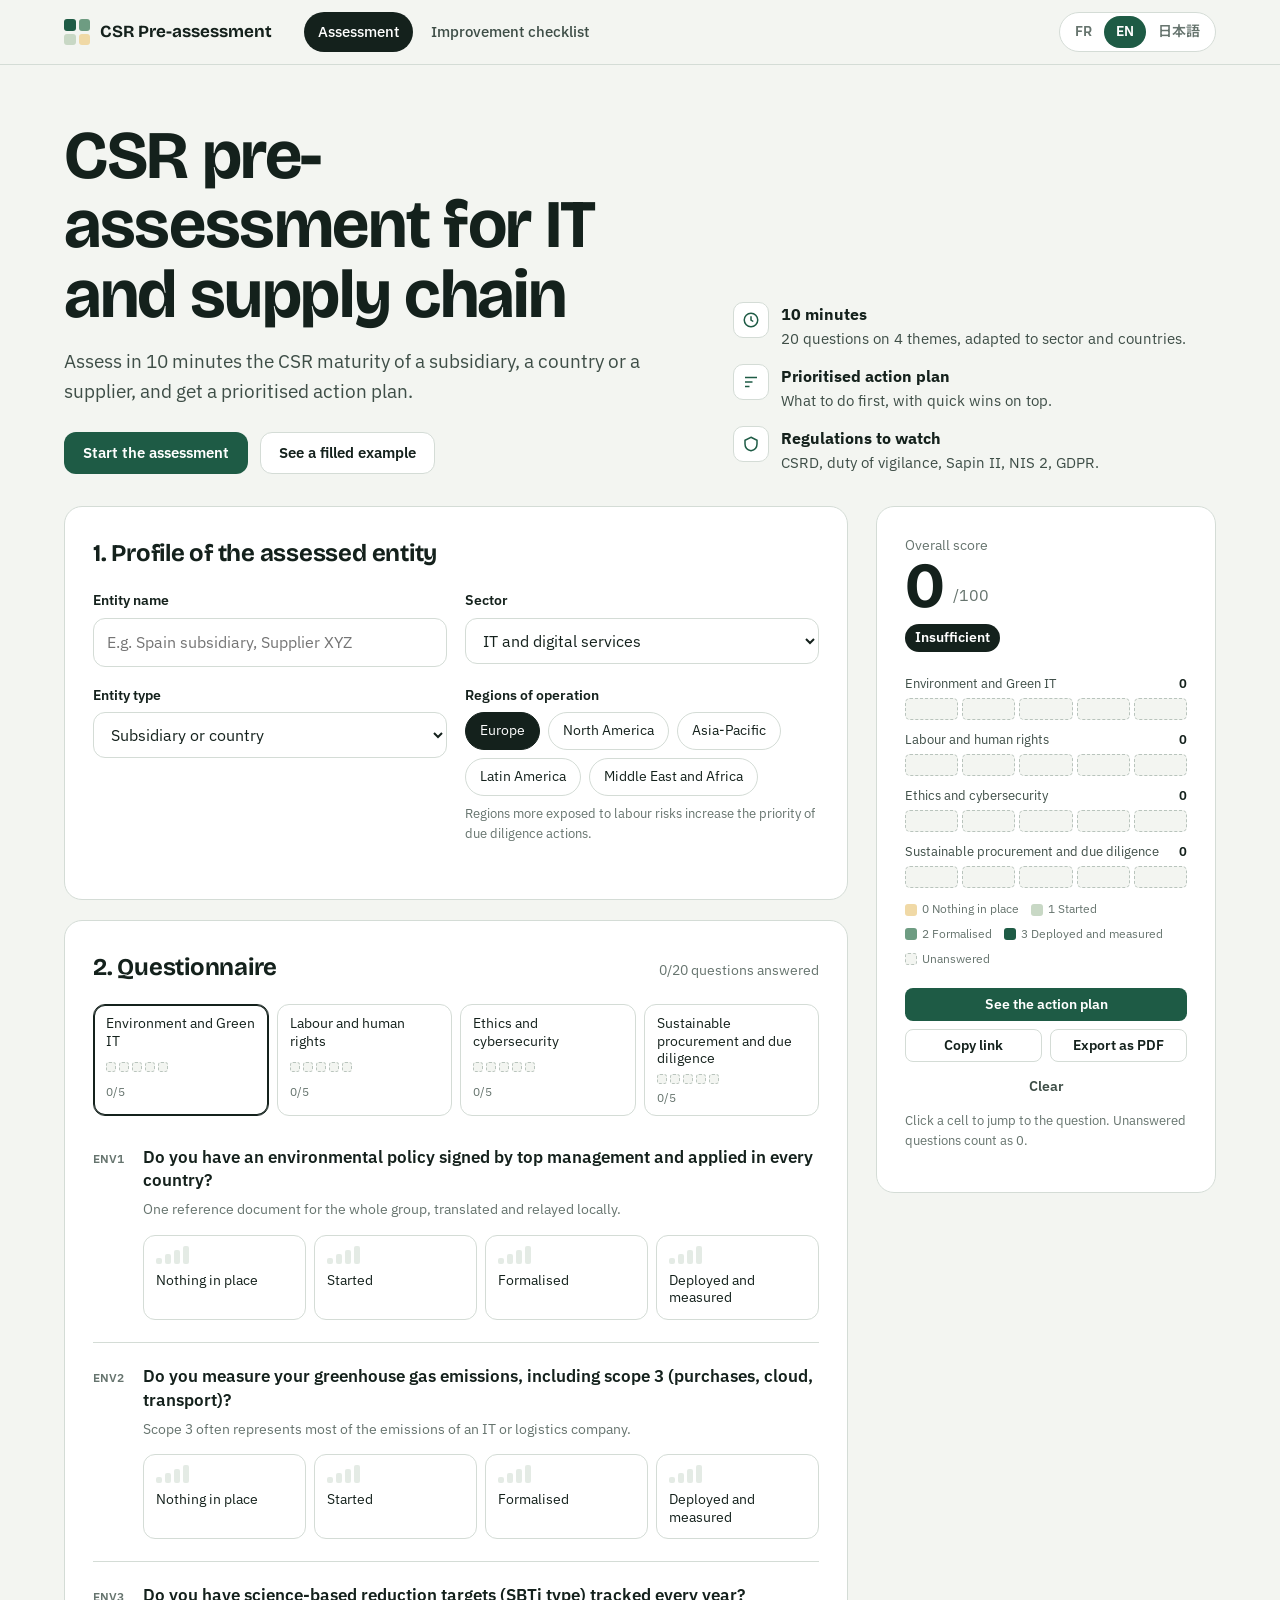
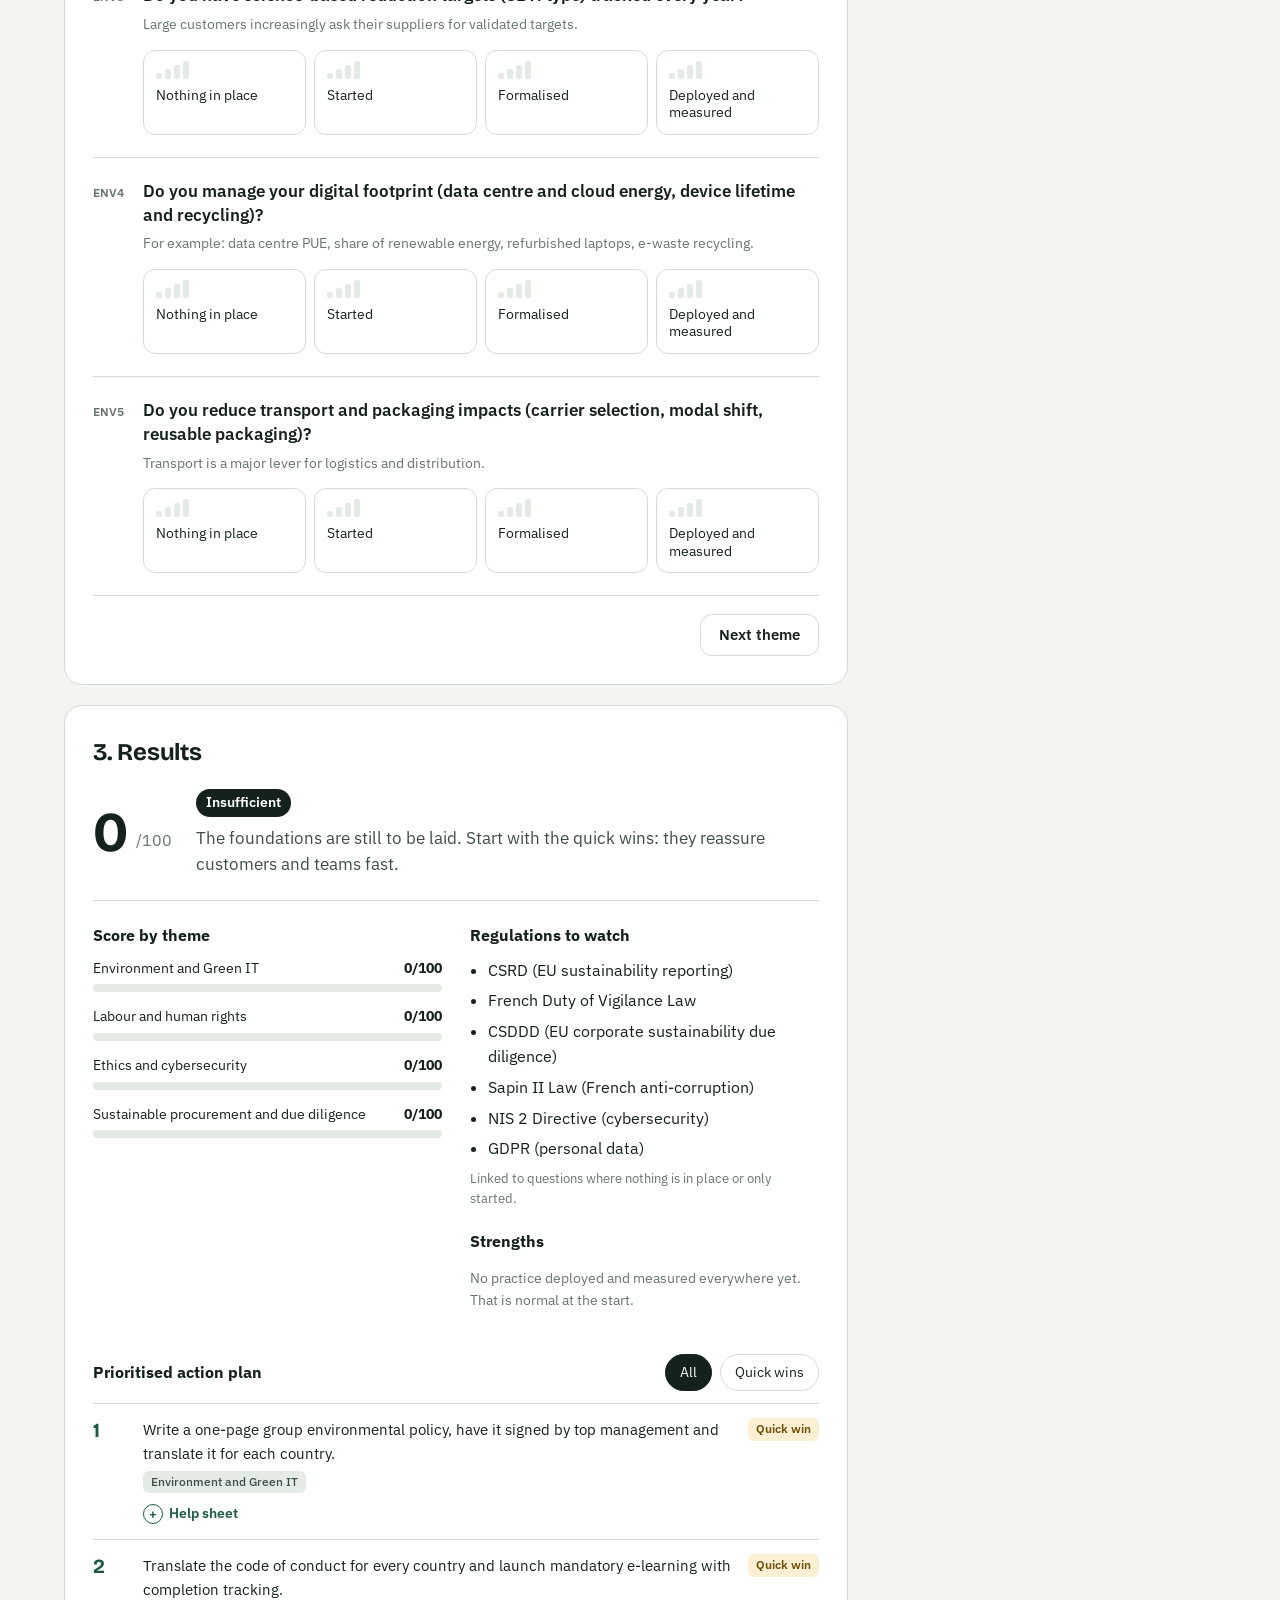
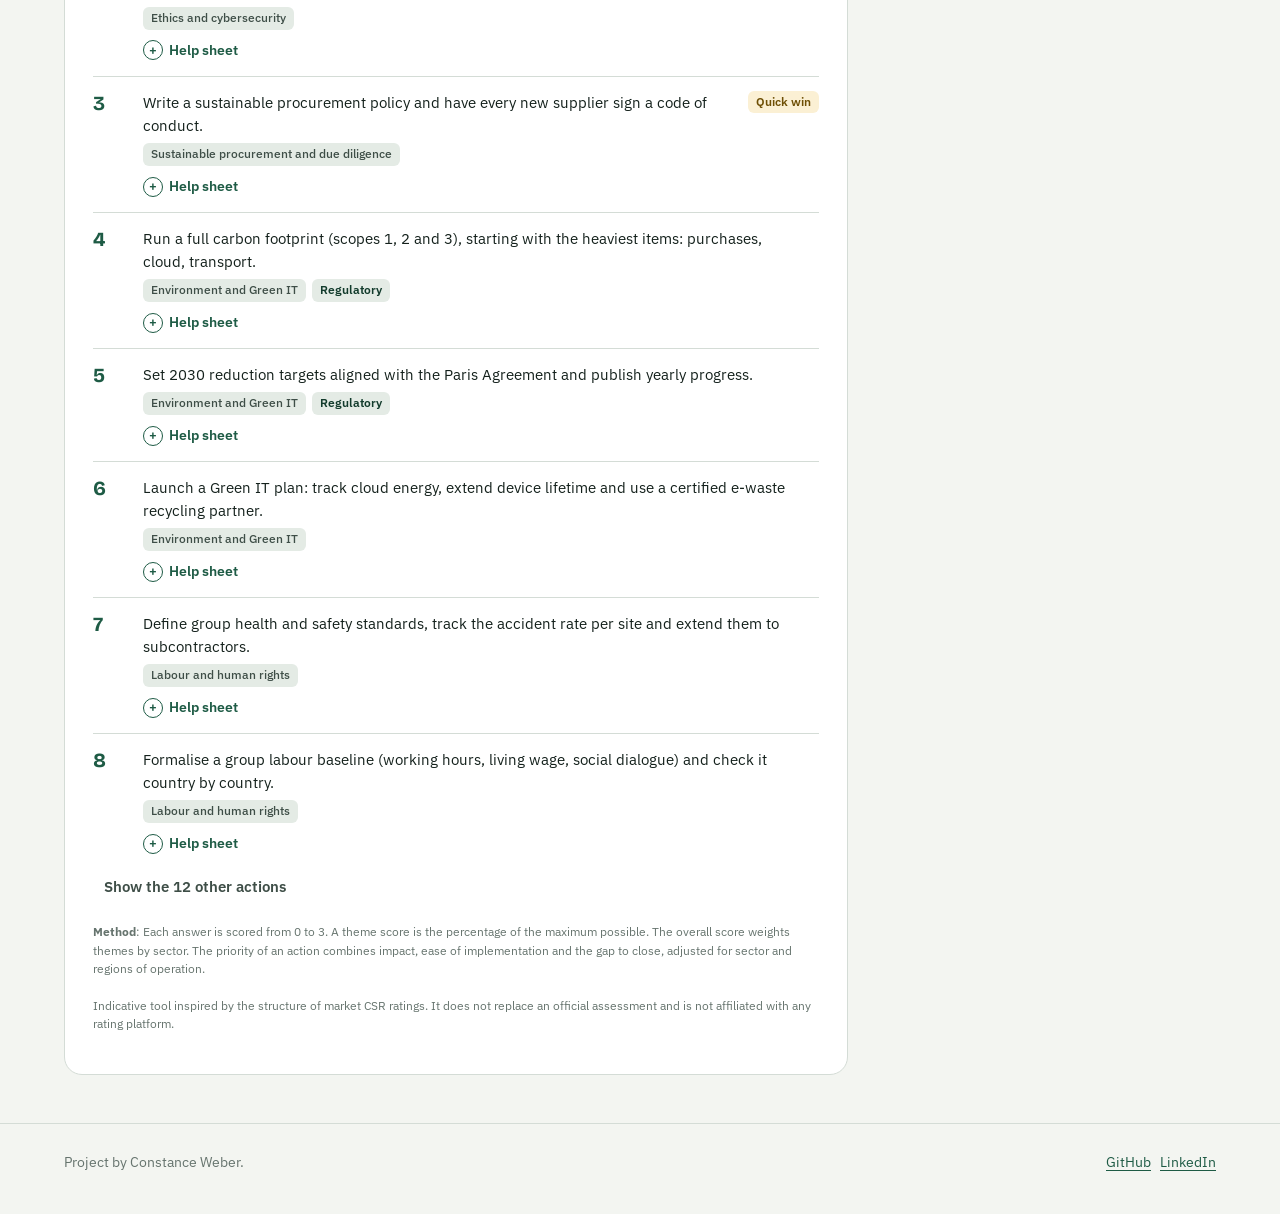
==== commit b167a6b7: "Add Japanese, share links and help sheets - Japanese version of the questionnaire, interface, checkl" ====
--- a/docs/index.html
+++ b/docs/index.html
@@ -8,7 +8,7 @@
 <link rel="icon" href="data:image/svg+xml,%3Csvg xmlns='http://www.w3.org/2000/svg' viewBox='0 0 100 100'%3E%3Crect x='4' y='4' width='44' height='44' rx='8' fill='%231E5B45'/%3E%3Crect x='52' y='4' width='44' height='44' rx='8' fill='%236E9C82'/%3E%3Crect x='4' y='52' width='44' height='44' rx='8' fill='%23C8D8C5'/%3E%3Crect x='52' y='52' width='44' height='44' rx='8' fill='%23F0D9A6'/%3E%3C/svg%3E">
 <link rel="preconnect" href="https://fonts.googleapis.com">
 <link rel="preconnect" href="https://fonts.gstatic.com" crossorigin>
-<link href="https://fonts.googleapis.com/css2?family=Bricolage+Grotesque:opsz,wght@12..96,600;12..96,700&family=IBM+Plex+Sans:wght@400;500;600&display=swap" rel="stylesheet">
+<link href="https://fonts.googleapis.com/css2?family=Bricolage+Grotesque:opsz,wght@12..96,600;12..96,700&family=IBM+Plex+Sans:wght@400;500;600&family=Noto+Sans+JP:wght@400;500;700&display=swap" rel="stylesheet">
 <link rel="stylesheet" href="style.css">
 <style>
   .layout { display: grid; grid-template-columns: minmax(0, 1fr) 340px; gap: 28px; align-items: start; }
@@ -81,6 +81,16 @@
   .legend i { width: 12px; height: 12px; border-radius: 3px; display: inline-block; }
   .side-actions { display: grid; grid-template-columns: 1fr 1fr; gap: 8px; margin-top: 20px; }
   .side-actions .btn-primary { grid-column: 1 / -1; }
+  .side-actions .btn-quiet { grid-column: 1 / -1; justify-self: center; }
+  details.sheet { margin-top: 10px; font-size: 14px; }
+  details.sheet summary { cursor: pointer; color: var(--pine); font-weight: 600; list-style: none; display: inline-flex; align-items: center; gap: 6px; }
+  details.sheet summary::-webkit-details-marker { display: none; }
+  details.sheet summary::before { content: "+"; display: inline-grid; place-items: center; width: 18px; height: 18px; border-radius: 50%; border: 1.5px solid currentColor; font-size: 13px; line-height: 1; }
+  details.sheet[open] summary::before { content: "\2212"; }
+  .sheet-body { margin-top: 10px; padding: 14px 16px; background: var(--paper); border-radius: var(--r-md); display: grid; gap: 10px; }
+  .sheet-body h4 { margin: 0; font-size: 13px; color: var(--ink-2); }
+  .sheet-body ul { margin: 0; padding-left: 18px; }
+  .sheet-body p { margin: 0; }
 
   .verdict { display: grid; grid-template-columns: auto 1fr; gap: 24px; align-items: center; padding-bottom: 22px; border-bottom: 1px solid var(--line); }
   .verdict p { margin: 0; font-size: 17px; color: var(--ink-2); max-width: 60ch; }
@@ -92,12 +102,12 @@
   ul.list li { margin-bottom: 6px; }
   .plan-head { display: flex; justify-content: space-between; align-items: center; gap: 12px; flex-wrap: wrap; margin: 28px 0 12px; }
   .plan { list-style: none; margin: 0; padding: 0; counter-reset: plan; }
-  .plan li {
+  .plan > li {
     display: grid; grid-template-columns: 36px minmax(0, 1fr) auto; gap: 14px; align-items: start;
     padding: 14px 0; border-top: 1px solid var(--line); counter-increment: plan;
   }
-  .plan li::before { content: counter(plan); font-family: var(--display); font-weight: 700; font-size: 20px; color: var(--pine); line-height: 1.2; }
-  .plan li.done::before { content: ""; }
+  .plan > li::before { content: counter(plan); font-family: var(--display); font-weight: 700; font-size: 20px; color: var(--pine); line-height: 1.2; }
+  .plan > li.done::before { content: ""; }
   .plan .act { font-size: 15px; }
   .plan .meta { display: flex; gap: 6px; margin-top: 6px; flex-wrap: wrap; }
   .empty { color: var(--muted); font-size: 14px; }
@@ -114,13 +124,13 @@
     .ladder { grid-template-columns: repeat(2, 1fr); margin-left: 0; }
     .q-help { margin-left: 0; }
     .verdict { grid-template-columns: 1fr; gap: 10px; }
-    .plan li { grid-template-columns: 30px minmax(0, 1fr); gap: 4px 12px; }
-    .plan li > .tag { grid-column: 2; justify-self: start; }
+    .plan > li { grid-template-columns: 30px minmax(0, 1fr); gap: 4px 12px; }
+    .plan > li > .tag { grid-column: 2; justify-self: start; }
   }
   @media print {
     .layout { display: block; }
     .side, #profile, #questionnaire { display: none !important; }
-    .plan li { break-inside: avoid; }
+    .plan > li { break-inside: avoid; }
   }
 </style>
 </head>
@@ -132,9 +142,10 @@
       <a href="index.html" aria-current="page" id="navDiag"></a>
       <a href="checklist.html" id="navCheck"></a>
     </div>
-    <div class="lang" role="group" aria-label="Langue / Language">
+    <div class="lang" role="group" aria-label="Langue / Language / 言語">
       <button type="button" data-lang="fr">FR</button>
       <button type="button" data-lang="en">EN</button>
+      <button type="button" data-lang="ja" lang="ja">日本語</button>
     </div>
   </div>
 </nav>
@@ -155,6 +166,10 @@
 
 <main class="wrap layout">
   <div>
+    <div class="shared-banner no-print" id="sharedBanner" hidden>
+      <span id="sharedText"></span>
+      <button class="btn btn-sm" type="button" id="sharedClear"></button>
+    </div>
     <section class="panel" id="profile" aria-labelledby="hProfile">
       <div class="panel-head"><h2 id="hProfile"></h2></div>
       <div class="grid2">
@@ -237,8 +252,9 @@
       <div class="legend" id="legend"></div>
       <div class="side-actions">
         <a class="btn btn-primary btn-sm" href="#results" id="sResults"></a>
+        <button class="btn btn-secondary btn-sm" type="button" id="sShare"></button>
         <button class="btn btn-secondary btn-sm" type="button" id="sPrint"></button>
-        <button class="btn btn-secondary btn-sm" type="button" id="sReset"></button>
+        <button class="btn btn-quiet btn-sm" type="button" id="sReset"></button>
       </div>
       <p class="note" id="sideNote"></p>
     </div>
@@ -251,6 +267,8 @@
     <span><a href="https://github.com/constanceweber6-alt/rse-prediagnostic">GitHub</a> &nbsp; <a href="https://www.linkedin.com/in/constance-weber/">LinkedIn</a></span>
   </div>
 </footer>
+
+<div class="toast" id="toast" role="status" aria-live="polite"></div>
 
 <script>
 (() => {
@@ -293,6 +311,15 @@
       demoName: "Exemple : filiale IT Asie-Pacifique",
       loadError: "Le questionnaire n'a pas pu être chargé. Rechargez la page.",
       sep: " : ",
+      listSep: ", ",
+      locale: "fr-FR",
+      share: "Copier le lien",
+      shareCopied: "Lien copié. Collez-le dans un e-mail ou un message.",
+      sharePrompt: "Copiez ce lien :",
+      sharedText: "Diagnostic ouvert depuis un lien partagé. Vos modifications restent sur cet appareil.",
+      sharedClear: "Repartir de zéro",
+      sharedInvalid: "Ce lien de partage est incomplet ou invalide.",
+      sheet: "Fiche d'aide",
     },
     en: {
       brand: "CSR Pre-assessment",
@@ -332,6 +359,63 @@
       demoName: "Example: APAC IT subsidiary",
       loadError: "The questionnaire could not be loaded. Reload the page.",
       sep: ": ",
+      listSep: ", ",
+      locale: "en-GB",
+      share: "Copy link",
+      shareCopied: "Link copied. Paste it in an email or a message.",
+      sharePrompt: "Copy this link:",
+      sharedText: "Assessment opened from a shared link. Your changes stay on this device.",
+      sharedClear: "Start over",
+      sharedInvalid: "This shared link is incomplete or invalid.",
+      sheet: "Help sheet",
+    },
+    ja: {
+      brand: "CSR事前診断",
+      navDiag: "診断",
+      navCheck: "改善チェックリスト",
+      title: "IT・サプライチェーン向けCSR事前診断",
+      start: "診断を始める",
+      demo: "回答例を見る",
+      gets: [
+        ["約10分", "4つのテーマ、20の質問。業種と事業展開国に合わせて評価します。"],
+        ["優先順位付きの行動計画", "まず取り組むべきことを、すぐに着手できる施策から示します。"],
+        ["注視すべき規制", "CSRD、注意義務法、サパンII法、NIS2、GDPR。"],
+      ],
+      short: ["未対応", "着手済み", "文書化済み", "展開・測定済み"],
+      prev: "前のテーマ",
+      next: "次のテーマ",
+      toResults: "結果を見る",
+      sideLabel: "総合スコア",
+      sideResults: "行動計画を見る",
+      print: "PDFで出力",
+      reset: "リセット",
+      sideNote: "マスをクリックすると該当する質問に移動します。未回答の質問は0点として計算します。",
+      unanswered: "未回答",
+      all: "すべて",
+      quickOnly: "すぐに着手可能",
+      more: (n) => `残り${n}件の取り組みを表示`,
+      less: "一覧をたたむ",
+      allDone: "すべての取り組みが展開・測定されています。素晴らしい成果です。",
+      reg: "規制関連",
+      verdict: {
+        "不十分": "まだ基盤づくりの段階です。すぐに着手できる施策から始めると、顧客や社内の安心につながります。",
+        "部分的": "取り組みはあるものの、仕組みが整っていません。方針を文書化し、追跡する指標をいくつか決めましょう。",
+        "良好": "体制は整っています。次はすべての国に展開し、成果を測定することが課題です。",
+        "先進的": "成熟した取り組みです。サプライチェーンと成果の証明に注力しましょう。",
+      },
+      footer: "制作：コンスタンス・ウェベール",
+      demoName: "例：アジア太平洋のIT子会社",
+      loadError: "質問票を読み込めませんでした。ページを再読み込みしてください。",
+      sep: "：",
+      listSep: "、",
+      locale: "ja-JP",
+      share: "リンクをコピー",
+      shareCopied: "リンクをコピーしました。メールやメッセージに貼り付けてください。",
+      sharePrompt: "このリンクをコピーしてください：",
+      sharedText: "共有リンクから診断を開きました。変更内容はこの端末にのみ保存されます。",
+      sharedClear: "最初からやり直す",
+      sharedInvalid: "この共有リンクは不完全か無効です。",
+      sheet: "取り組みガイド",
     },
   };
   const ICONS = [
@@ -355,10 +439,41 @@
     if (saved) state = { ...state, ...saved };
     let lang = null;
     try { lang = localStorage.getItem(LANG_KEY); } catch (e) {}
-    state.lang = lang || (saved && saved.lang) || ((navigator.language || "fr").toLowerCase().startsWith("fr") ? "fr" : "en");
+    const nav = (navigator.language || "fr").toLowerCase();
+    state.lang = lang || (saved && saved.lang) || (nav.startsWith("fr") ? "fr" : nav.startsWith("ja") ? "ja" : "en");
   }
   function save() {
     try { localStorage.setItem(STORE, JSON.stringify(state)); localStorage.setItem(LANG_KEY, state.lang); } catch (e) {}
+  }
+
+  // Share link: everything is encoded in the URL, no server involved.
+  // Format: #d=1~SECTOR~TYPE~REGIONS~ANSWERS~NAME  (answers: one character per question, "-" if unanswered)
+  function shareUrl() {
+    const answers = D.questions.map((q) => (state.answers[q.id] ?? "-")).join("");
+    const parts = ["1", state.sector, state.type, state.regions.join(","), answers, encodeURIComponent(state.name || "")];
+    return location.origin + location.pathname + "#d=" + parts.join("~");
+  }
+  function readShared() {
+    if (!location.hash.startsWith("#d=")) return null;
+    const parts = location.hash.slice(3).split("~");
+    const [version, sector, type, regions, answers, name] = parts;
+    if (version !== "1" || !D.sectors[sector] || !D.entity_types[type] || !answers || answers.length !== D.questions.length) return false;
+    const regs = (regions || "").split(",").filter((r) => D.regions[r]);
+    const parsed = {};
+    D.questions.forEach((q, i) => { const c = answers[i]; if ("0123".includes(c)) parsed[q.id] = Number(c); });
+    let decoded = "";
+    try { decoded = decodeURIComponent(name || ""); } catch (e) {}
+    return { sector, type, regions: regs.length ? regs : ["EU"], answers: parsed, name: decoded.slice(0, 120) };
+  }
+  let toastTimer;
+  function toast(msg) {
+    const t = $("toast"); t.textContent = msg; t.classList.add("show");
+    clearTimeout(toastTimer); toastTimer = setTimeout(() => t.classList.remove("show"), 2600);
+  }
+  async function copyShare() {
+    const url = shareUrl();
+    try { await navigator.clipboard.writeText(url); toast(W("shareCopied")); }
+    catch (e) { window.prompt(W("sharePrompt"), url); }
   }
 
   // Scoring: same rules as scoring.py
@@ -430,6 +545,9 @@
     $("sResults").textContent = W("sideResults");
     $("sPrint").textContent = W("print");
     $("sReset").textContent = W("reset");
+    $("sShare").textContent = W("share");
+    $("sharedText").textContent = W("sharedText");
+    $("sharedClear").textContent = W("sharedClear");
     $("sideNote").textContent = W("sideNote");
     $("prevTheme").textContent = W("prev");
     $("footerText").textContent = W("footer");
@@ -484,6 +602,12 @@
     }).join("");
   }
 
+  function sheetHTML(q) {
+    return `<details class="sheet"><summary>${esc(W("sheet"))}</summary><div class="sheet-body">
+      <div><h4>${esc(T("evidence"))}</h4><ul>${L(q.evidence).map((e) => `<li>${esc(e)}</li>`).join("")}</ul></div>
+      <div><h4>${esc(T("kpi"))}</h4><p>${esc(L(q.kpi))}</p></div></div></details>`;
+  }
+
   function renderResults() {
     const r = evaluate();
     const answered = Object.keys(state.answers).length, total = D.questions.length;
@@ -515,20 +639,20 @@
     const list = ui.planQuick ? r.actions.filter((a) => a.quick) : r.actions;
     const shown = ui.planAll ? list : list.slice(0, PLAN_LIMIT);
     $("plan").innerHTML = shown.length
-      ? shown.map((a) => `<li><span class="act">${esc(L(a.q.action))}<span class="meta"><span class="tag tag-theme">${esc(L(D.pillars[a.q.pillar]))}</span>${a.q.regulations.length ? `<span class="tag tag-reg">${esc(W("reg"))}</span>` : ""}</span></span>${a.quick ? `<span class="tag tag-quick">${esc(T("quick_win"))}</span>` : "<span></span>"}</li>`).join("")
+      ? shown.map((a) => `<li><span class="act">${esc(L(a.q.action))}<span class="meta"><span class="tag tag-theme">${esc(L(D.pillars[a.q.pillar]))}</span>${a.q.regulations.length ? `<span class="tag tag-reg">${esc(W("reg"))}</span>` : ""}</span>${sheetHTML(a.q)}</span>${a.quick ? `<span class="tag tag-quick">${esc(T("quick_win"))}</span>` : "<span></span>"}</li>`).join("")
       : `<li class="done" style="grid-template-columns:1fr"><span class="empty">${esc(W("allDone"))}</span></li>`;
     const rest = list.length - PLAN_LIMIT;
     $("planMore").hidden = rest <= 0;
     $("planMore").textContent = ui.planAll ? W("less") : W("more")(rest);
 
     const name = state.name.trim() || T("unnamed"), sep = W("sep");
-    const regions = state.regions.map((k) => L(D.regions[k])).join(", ") || "-";
+    const regions = state.regions.map((k) => L(D.regions[k])).join(W("listSep")) || "-";
     $("printMeta").innerHTML = [
       `<b>${esc(T("report_entity"))}</b>${sep}${esc(name)}`,
       `<b>${esc(T("sector"))}</b>${sep}${esc(L(D.sectors[state.sector]))}`,
       `<b>${esc(T("entity_type"))}</b>${sep}${esc(L(D.entity_types[state.type]))}`,
       `<b>${esc(T("regions"))}</b>${sep}${esc(regions)}`,
-      `<b>${esc(T("report_date"))}</b>${sep}${new Date().toLocaleDateString(state.lang === "fr" ? "fr-FR" : "en-GB")}`,
+      `<b>${esc(T("report_date"))}</b>${sep}${new Date().toLocaleDateString(W("locale"))}`,
     ].join("<br>");
     renderThemes();
   }
@@ -578,7 +702,13 @@
     $("map").addEventListener("click", (e) => { const c = e.target.closest("[data-goto]"); if (c) goToQuestion(c.dataset.goto); });
     $("planFilter").addEventListener("click", (e) => { const b = e.target.closest("[data-quick]"); if (!b) return; ui.planQuick = b.dataset.quick === "true"; ui.planAll = false; renderResults(); });
     $("planMore").addEventListener("click", () => { ui.planAll = !ui.planAll; renderResults(); });
-    $("sPrint").addEventListener("click", () => { ui.planAll = true; ui.planQuick = false; renderResults(); window.print(); });
+    $("sPrint").addEventListener("click", () => {
+      ui.planAll = true; ui.planQuick = false; renderResults();
+      document.querySelectorAll("details.sheet").forEach((d) => { d.open = true; });
+      window.print();
+    });
+    $("sShare").addEventListener("click", copyShare);
+    $("sharedClear").addEventListener("click", () => { $("sharedBanner").hidden = true; $("sReset").click(); });
     $("ctaDemo").addEventListener("click", () => {
       state = { ...state, answers: { ...DEMO }, sector: "IT", type: "SUB", regions: ["EU", "APAC", "NA"], name: W("demoName") };
       save(); renderAll(); $("results").scrollIntoView();
@@ -593,7 +723,19 @@
   load();
   fetch("questionnaire.json")
     .then((r) => { if (!r.ok) throw new Error(r.status); return r.json(); })
-    .then((data) => { D = data; bind(); renderAll(); })
+    .then((data) => {
+      D = data; bind();
+      const shared = readShared();
+      if (shared) {
+        state = { ...state, ...shared, tab: "ENV" };
+        save();
+        $("sharedBanner").hidden = false;
+      }
+      renderAll();
+      if (shared === false) toast(W("sharedInvalid"));
+      if (shared !== null) history.replaceState(null, "", location.pathname + location.search);
+      if (shared) $("sharedBanner").scrollIntoView({ block: "center" });
+    })
     .catch(() => { document.querySelector("main").innerHTML = `<div class="panel">${esc(WEB[state.lang].loadError)}</div>`; });
 })();
 </script>
--- a/docs/style.css
+++ b/docs/style.css
@@ -19,8 +19,8 @@
   --r-lg: 18px;
   --r-md: 12px;
   --r-sm: 8px;
-  --display: "Bricolage Grotesque", "IBM Plex Sans", system-ui, sans-serif;
-  --body: "IBM Plex Sans", system-ui, -apple-system, "Segoe UI", sans-serif;
+  --display: "Bricolage Grotesque", "IBM Plex Sans", "Noto Sans JP", system-ui, sans-serif;
+  --body: "IBM Plex Sans", "Noto Sans JP", system-ui, -apple-system, "Segoe UI", sans-serif;
   /* Maturity scale, also used in the legend */
   --m0: #F0D9A6;
   --m1: #C8D8C5;
@@ -145,6 +145,20 @@
 footer.site .wrap { display: flex; justify-content: space-between; gap: 16px; flex-wrap: wrap; }
 
 [hidden] { display: none !important; }
+
+/* Japanese: headline font has no Japanese glyphs, use Noto Sans JP throughout */
+:lang(ja) { --display: "Noto Sans JP", system-ui, sans-serif; --body: "Noto Sans JP", system-ui, sans-serif; }
+:lang(ja) body { line-height: 1.7; }
+:lang(ja) .hero h1 { letter-spacing: 0; line-height: 1.2; max-width: 18ch; }
+
+.toast {
+  position: fixed; bottom: 24px; left: 50%; transform: translate(-50%, 20px); background: var(--ink); color: #fff;
+  padding: 10px 16px; border-radius: var(--r-md); font-size: 14px; opacity: 0; pointer-events: none;
+  transition: opacity .2s, transform .2s; z-index: 50;
+}
+.toast.show { opacity: 1; transform: translate(-50%, 0); }
+.shared-banner { display: flex; gap: 12px; align-items: center; justify-content: space-between; flex-wrap: wrap; background: var(--ink); color: #fff; border-radius: var(--r-md); padding: 12px 16px; font-size: 14px; margin-bottom: 20px; }
+.shared-banner .btn { background: #fff; color: var(--ink); }
 .visually-hidden { position: absolute !important; width: 1px; height: 1px; overflow: hidden; clip: rect(0 0 0 0); white-space: nowrap; }
 .print-only { display: none; }
 
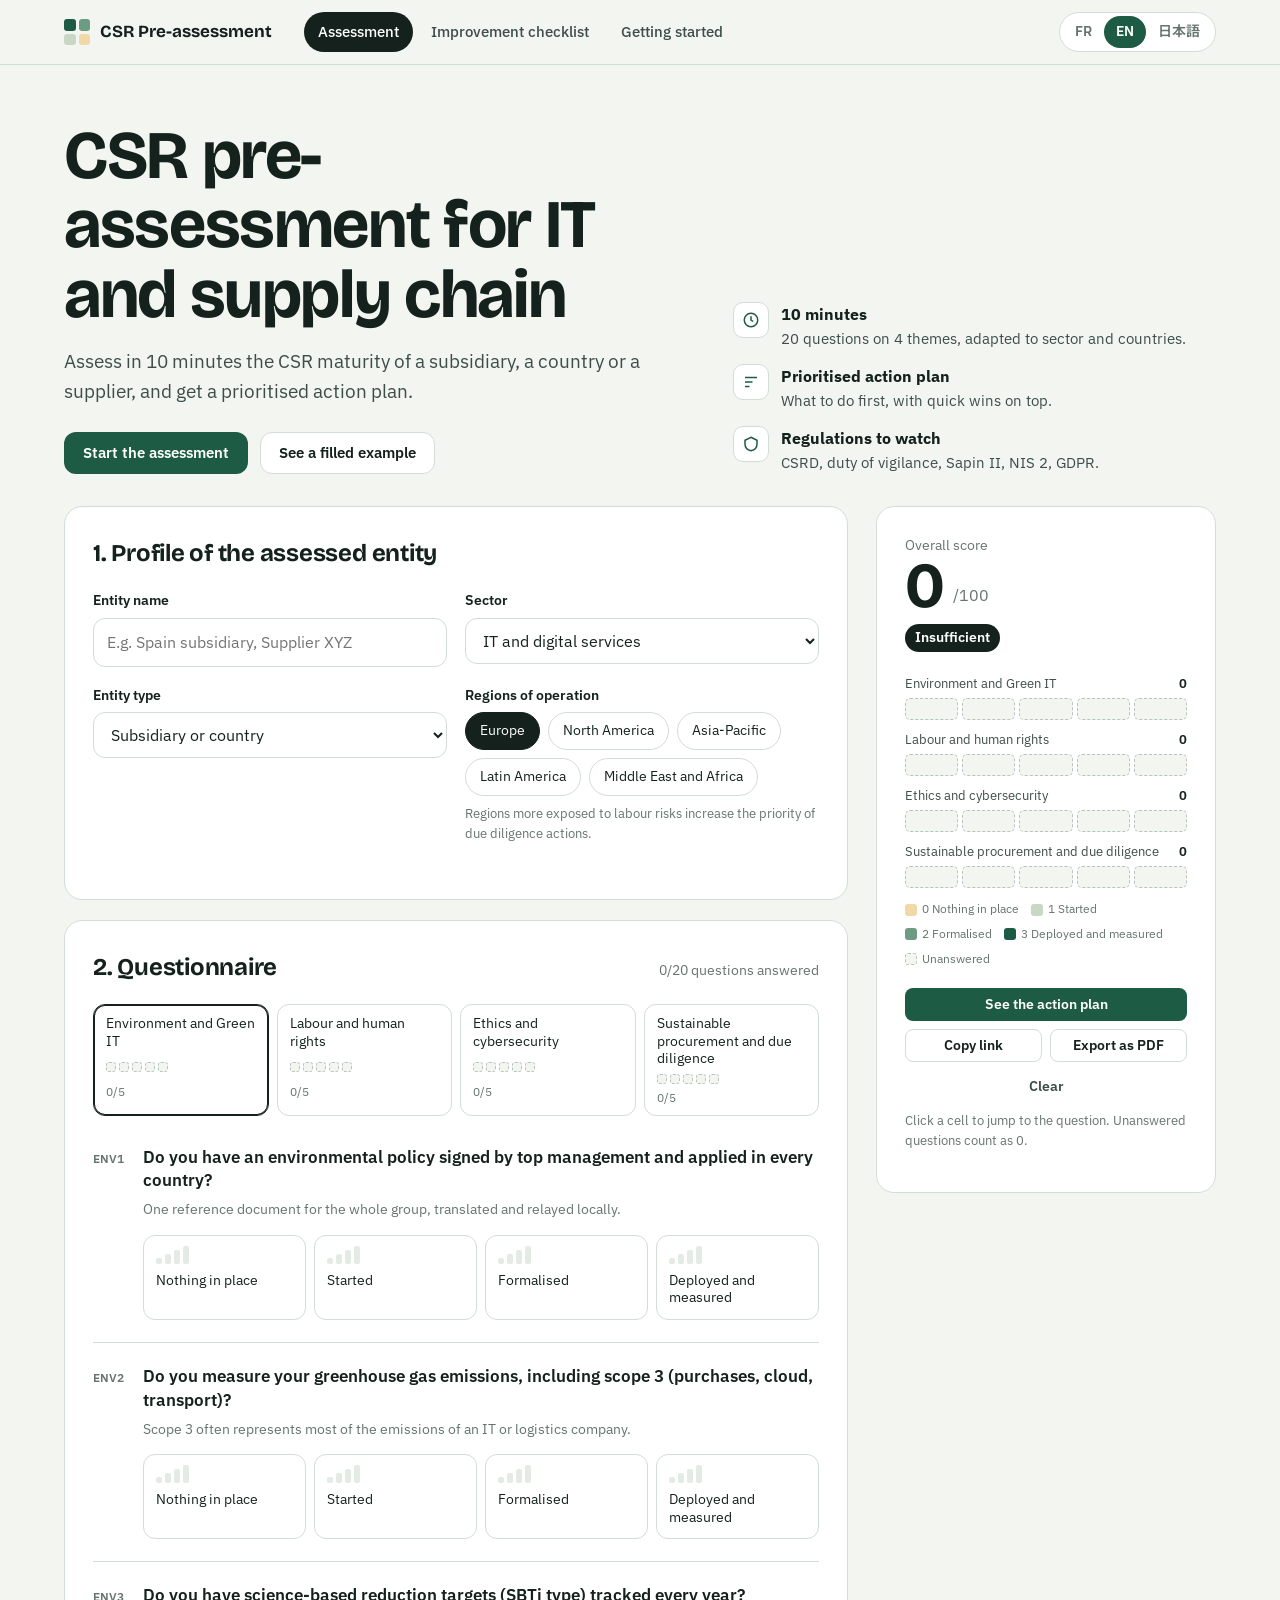
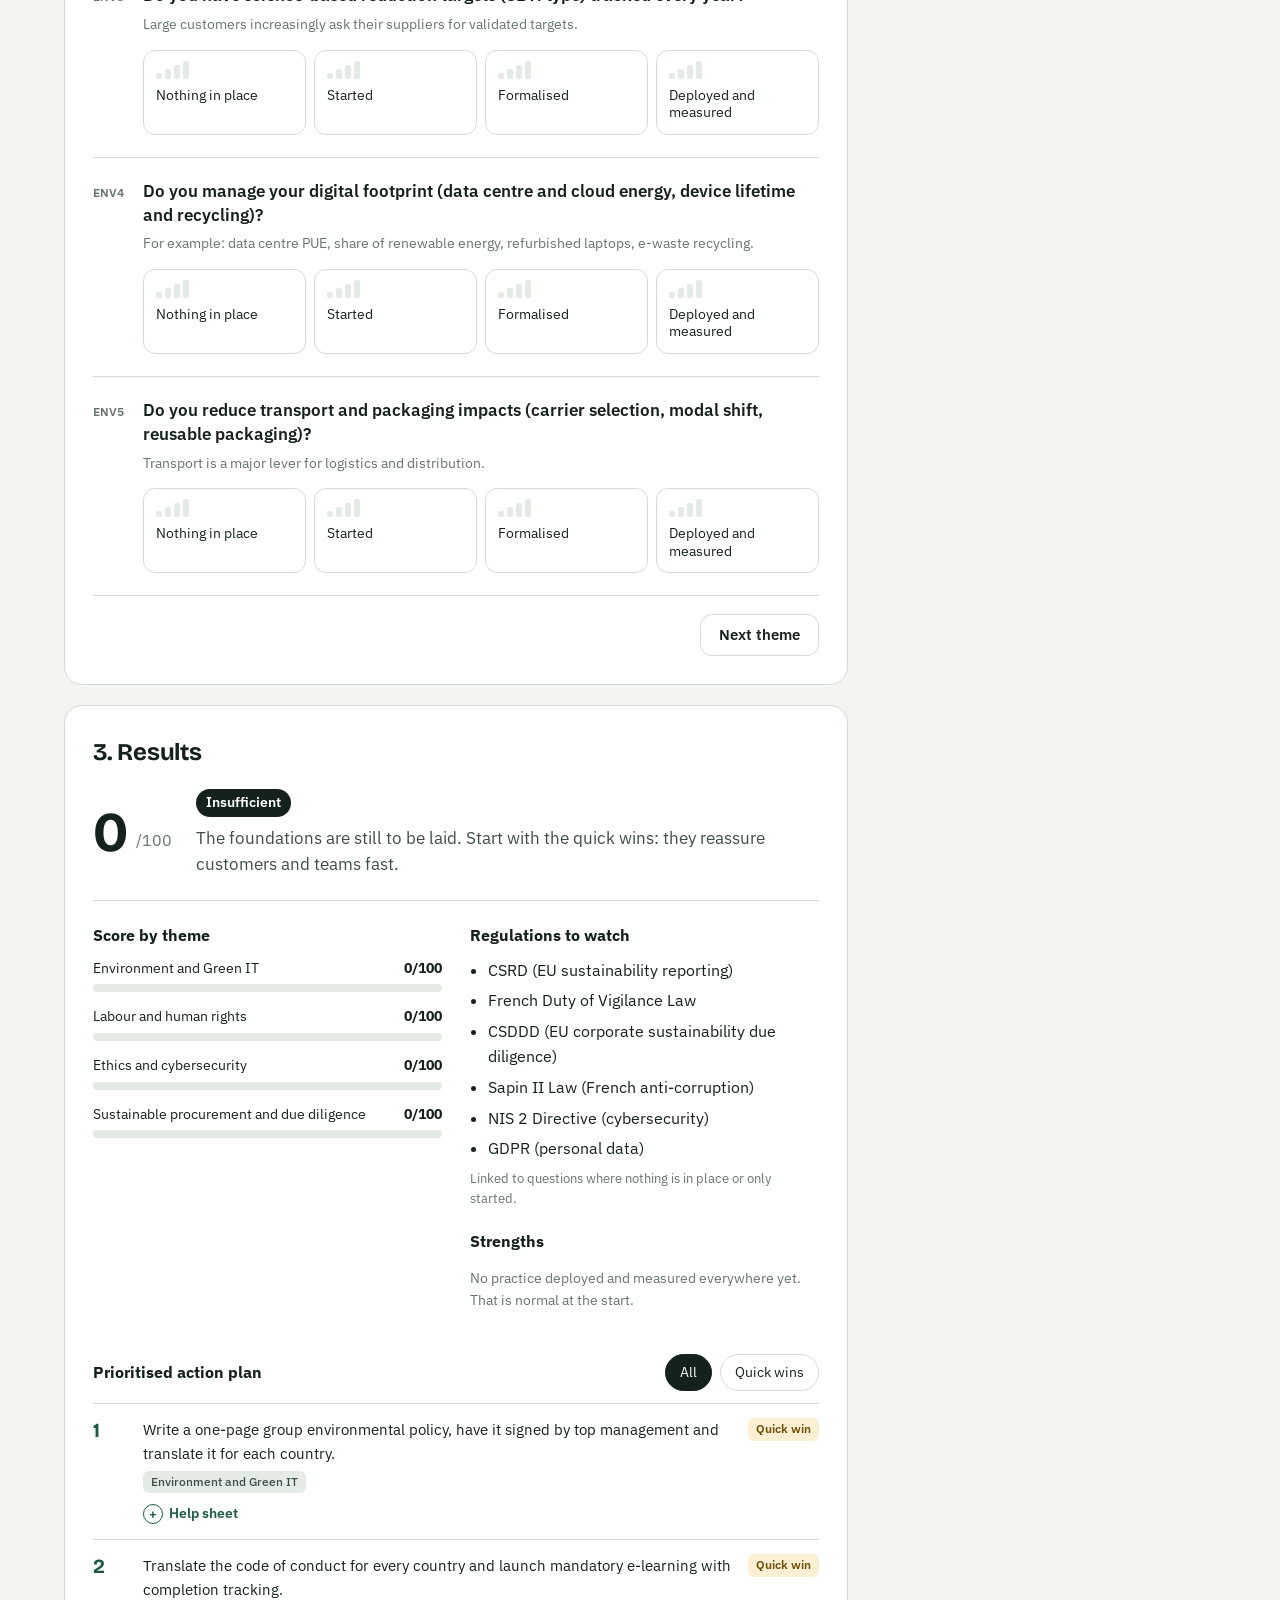
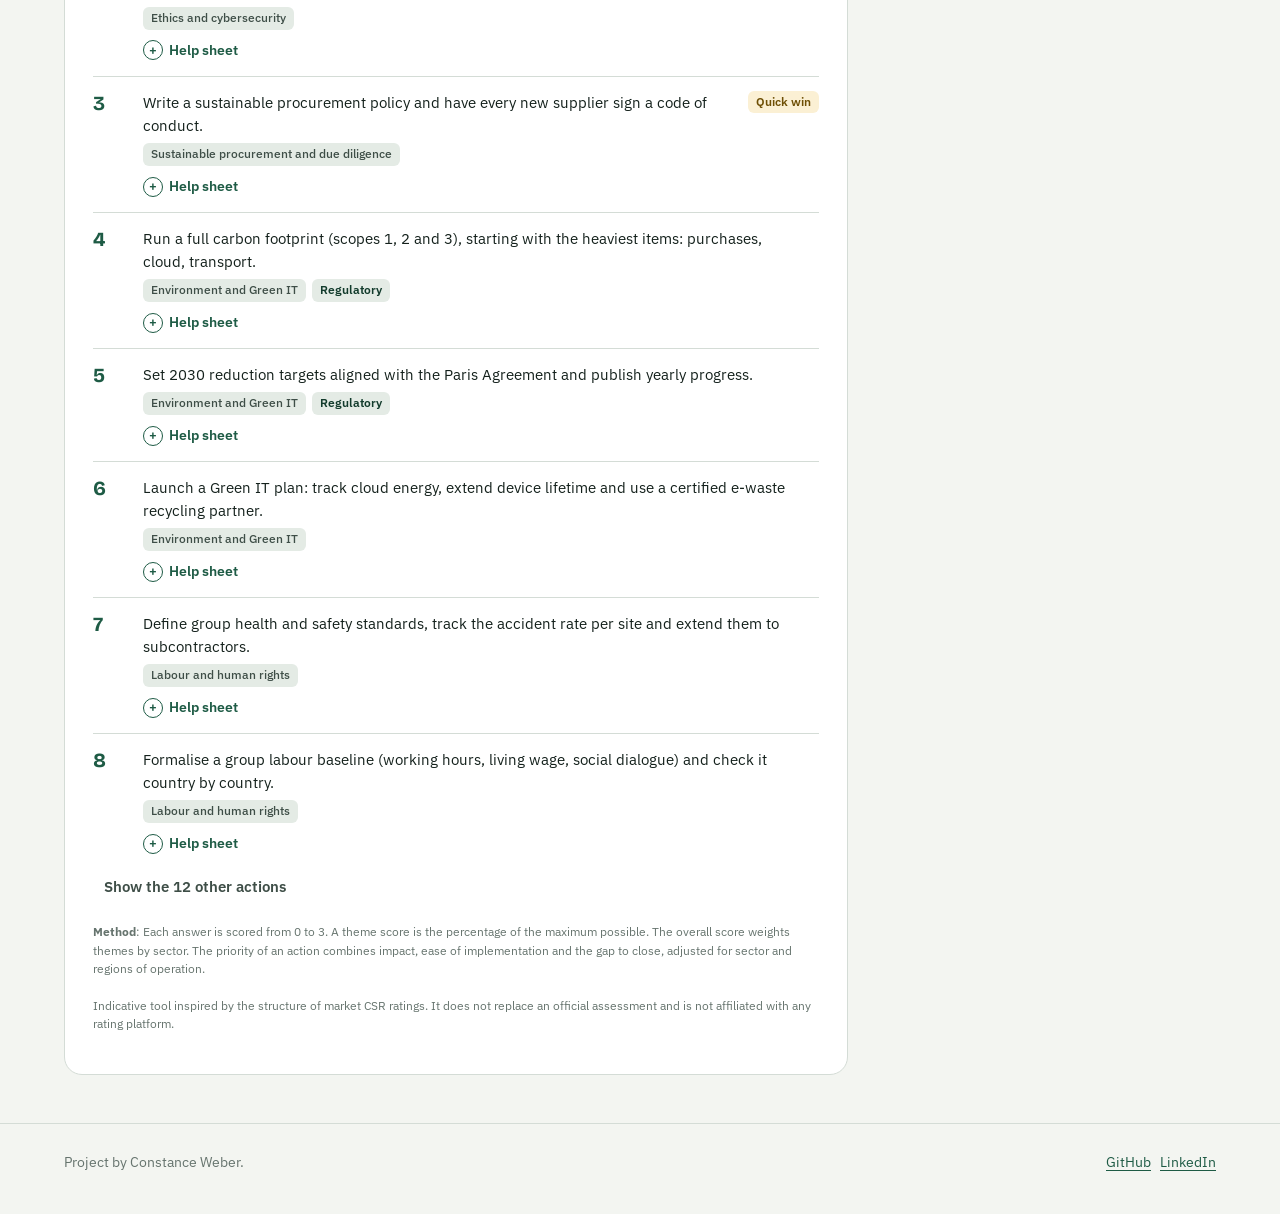
==== commit cac3be57: "Add a Getting started page New guide.html page in French, English and Japanese: a 5-step method, the" ====
--- a/docs/index.html
+++ b/docs/index.html
@@ -141,6 +141,7 @@
     <div class="nav-links">
       <a href="index.html" aria-current="page" id="navDiag"></a>
       <a href="checklist.html" id="navCheck"></a>
+      <a href="guide.html" id="navGuide"></a>
     </div>
     <div class="lang" role="group" aria-label="Langue / Language / 言語">
       <button type="button" data-lang="fr">FR</button>
@@ -277,6 +278,7 @@
       brand: "Pré-diagnostic RSE",
       navDiag: "Diagnostic",
       navCheck: "Axes d'amélioration",
+      navGuide: "Bien démarrer",
       title: "Pré-diagnostic RSE pour l'IT et la supply chain",
       start: "Commencer le diagnostic",
       demo: "Voir un exemple rempli",
@@ -325,6 +327,7 @@
       brand: "CSR Pre-assessment",
       navDiag: "Assessment",
       navCheck: "Improvement checklist",
+      navGuide: "Getting started",
       title: "CSR pre-assessment for IT and supply chain",
       start: "Start the assessment",
       demo: "See a filled example",
@@ -373,6 +376,7 @@
       brand: "CSR事前診断",
       navDiag: "診断",
       navCheck: "改善チェックリスト",
+      navGuide: "はじめに",
       title: "IT・サプライチェーン向けCSR事前診断",
       start: "診断を始める",
       demo: "回答例を見る",
@@ -518,6 +522,7 @@
     $("brandName").textContent = W("brand");
     $("navDiag").textContent = W("navDiag");
     $("navCheck").textContent = W("navCheck");
+    $("navGuide").textContent = W("navGuide");
     $("title").textContent = W("title");
     $("tagline").textContent = T("tagline");
     $("ctaStart").textContent = W("start");
--- a/docs/style.css
+++ b/docs/style.css
@@ -164,7 +164,8 @@
 
 @media (max-width: 720px) {
   .nav .wrap { gap: 10px; height: auto; padding-top: 10px; padding-bottom: 10px; flex-wrap: wrap; }
-  .nav-links { order: 3; width: 100%; margin-left: 0; }
+  .nav-links { order: 3; width: 100%; margin-left: 0; flex-wrap: wrap; }
+  .nav-links a { padding: 6px 12px; font-size: 14px; }
   .panel { padding: 20px; }
   .hero { padding-top: 36px; }
 }
